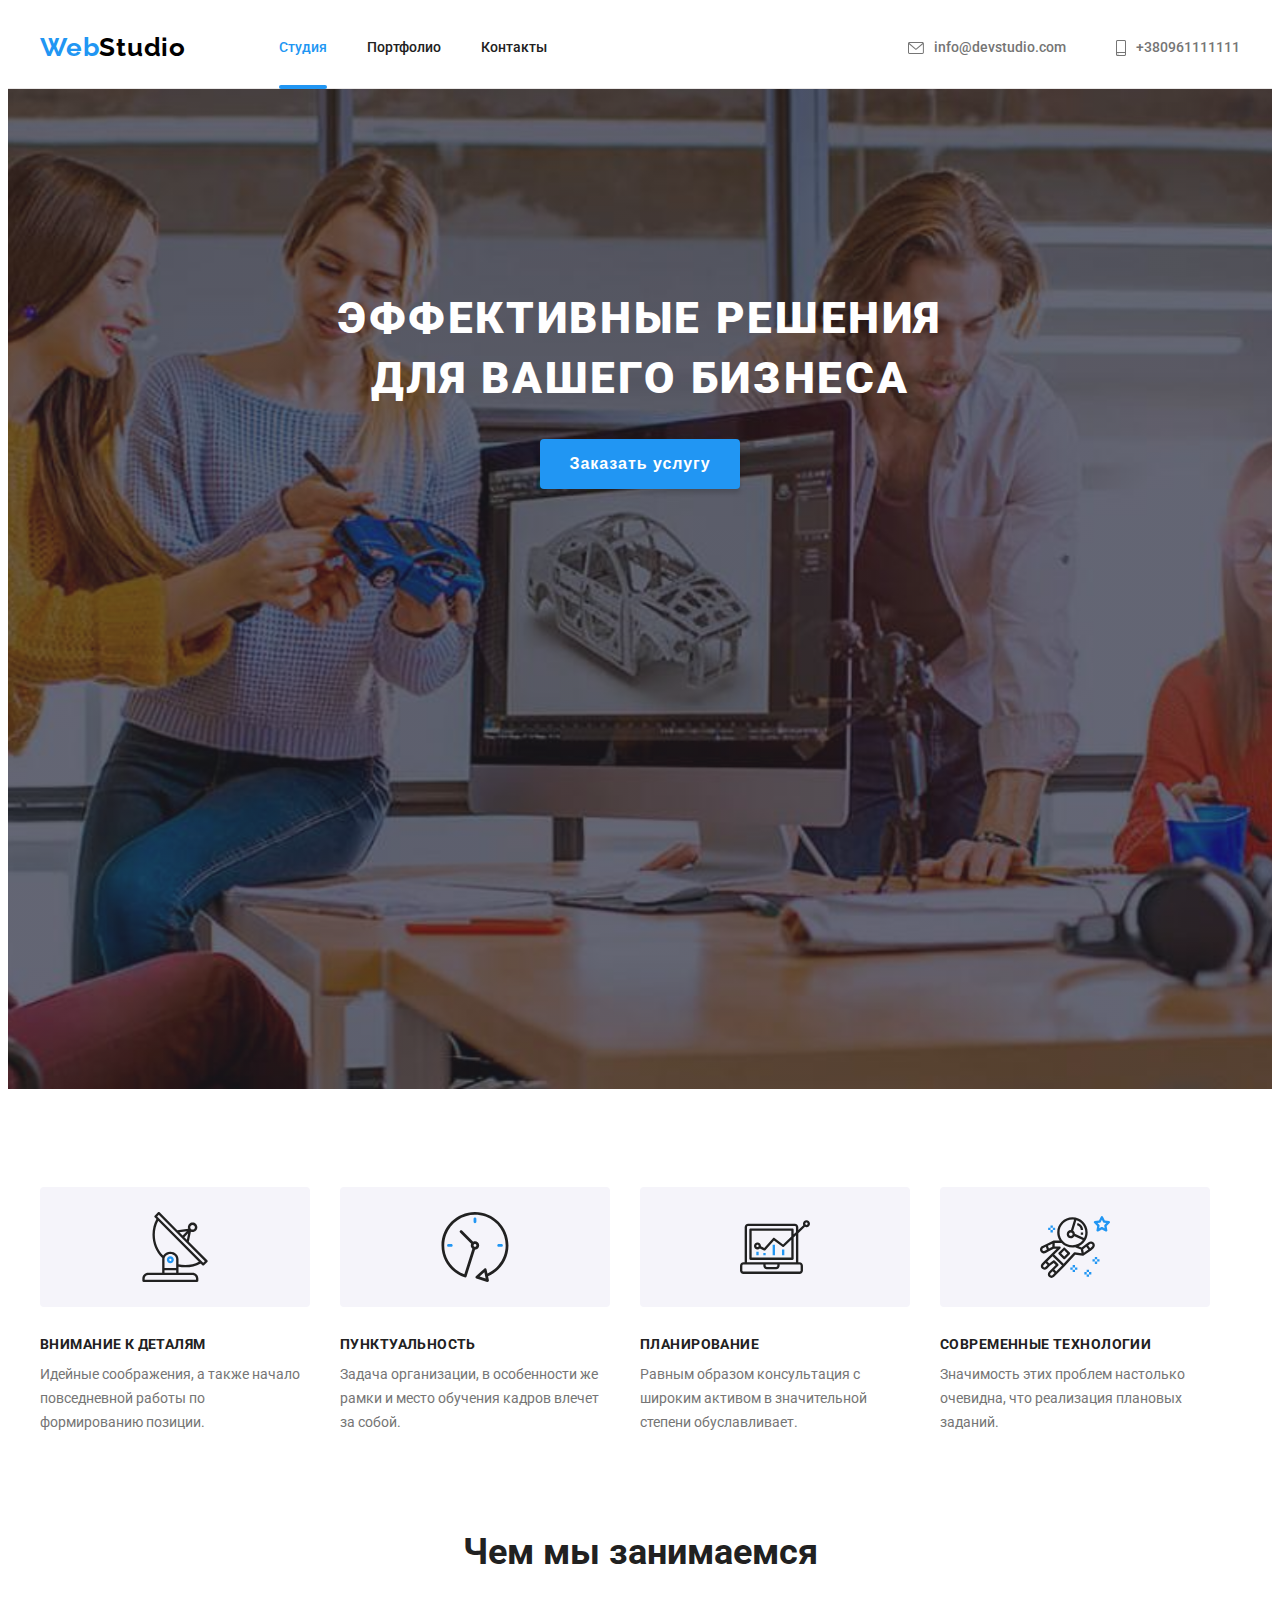
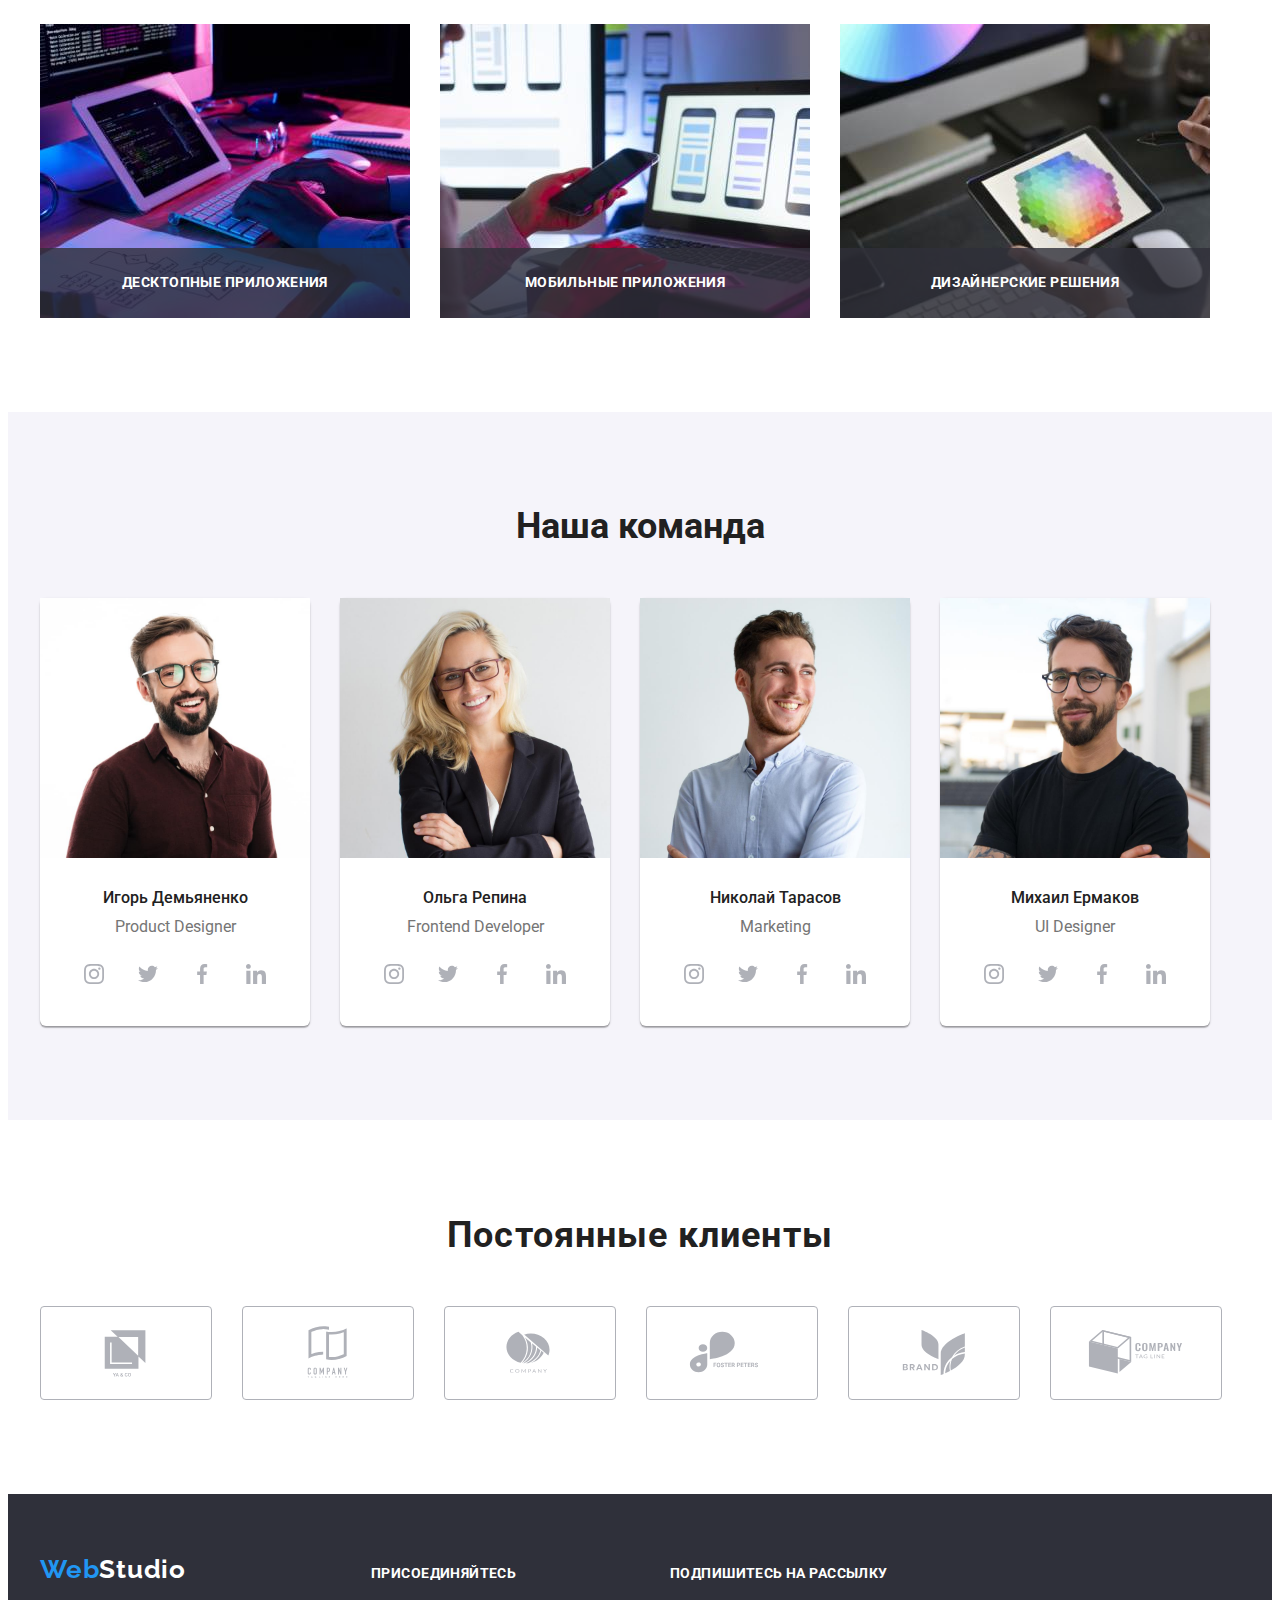
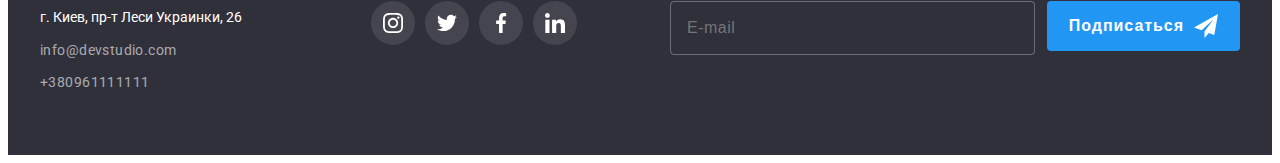
==== index.html @ 72c8f733 "Исправление Хедера" ====
<!DOCTYPE html>
<html lang="ru">

<head>
    <meta charset="UTF-8">
    <meta http-equiv="X-UA-Compatible" content="IE=edge">
    <meta name="viewport" content="width=device-width, initial-scale=1.0">
    <title>Document</title>

    <link rel="stylesheet" href="https://cdnjs.cloudflare.com/ajax/libs/modern-normalize/1.1.0/modern-normalize.min.css"
    integrity="sha512-wpPYUAdjBVSE4KJnH1VR1HeZfpl1ub8YT/NKx4PuQ5NmX2tKuGu6U/JRp5y+Y8XG2tV+wKQpNHVUX03MfMFn9Q=="
    crossorigin="anonymous" referrerpolicy="no-referrer" />
    
    <link rel="preconnect" href="https://fonts.googleapis.com">
    <link rel="preconnect" href="https://fonts.gstatic.com" crossorigin>
    <link href="https://fonts.googleapis.com/css2?family=Raleway:wght@700&family=Roboto:wght@400;500;700;900&display=swap"
        rel="stylesheet">
    <link rel="stylesheet" href="./css/main.css">
    
</head>

<body>

    <!-- HEADER -->

    <header class="header">
        <div class="header__container">
                <nav class="navigation">
                    <a href="/" class="logo">Web<span class="logo__dark">Studio</span></a>

                    <ul class="site-nav">
                        <li class="site-nav__item"><a class="site-nav__link current" href="./index.html">Студия</a></li>
                        <li class="site-nav__item"><a class="site-nav__link" href="./portfolio.html">Портфолио</a></li>
                        <li class="site-nav__item"><a class="site-nav__link" href="#contacts">Контакты</a></li>
                    </ul>
                </nav>
                <ul class="auth-nav">
                    <li class="auth-nav__item"><a class="auth-nav__link" href="mailto:info@devstudio.com">
                        <svg class="auth-nav__icon" width="16" height="12">
                            <use href="./images/icons.svg#icon-header-envelope"></use>
                        </svg>info@devstudio.com</a></li>
                    <li class="auth-nav__item"><a class="auth-nav__link" href="tel:+380961111111">
                        <svg class="auth-nav__icon" width="10" height="16">
                            <use href="./images/icons.svg#icon-header-smartphone"></use>
                        </svg>+380961111111</a></li>
                </ul>
            </div>
        </header>
        
        <!-- HERO SECTION -->

        <main>
            <section class="hero overlay">
                <div class="container">
                    <h1 class="hero__title">Эффективные решения <br>для вашего бизнеса</h1>
                    <button class="hero__button" type="button" data-modal-open>Заказать услугу</button>
                </div>
            </section>

        <!-- REASONS SECTION -->   

            <section class="reasons">
                <div class="container">
                    <h2 class="visually-hidden">Наши достоинства</h2>
                    <ul class="reasons__list">
                        <li class="reasons__item">
                            <div class="reasons__box">
                            <svg class="reasons__icon">
                                <use href="./images/icons.svg#icon-reasons-antenna"></use>
                            </svg>
                            </div>
                            <h3 class="reasons__title">Внимание к деталям</h3>
                            <p class="reasons__text">Идейные соображения, а также начало повседневной работы по формированию позиции.</p>
                        </li>
                        <li class="reasons__item">
                            <div class="reasons__box">
                                <svg class="reasons__icon">
                                    <use href="./images/icons.svg#icon-reasons-clock"></use>
                                </svg>
                            </div>
                            <h3 class="reasons__title">Пунктуальность</h3>
                            <p class="reasons__text">Задача организации, в особенности же рамки и место обучения кадров влечет за собой.</p>
                        </li>
                        <li class="reasons__item">
                            <div class="reasons__box">
                                <svg class="reasons__icon">
                                    <use href="./images/icons.svg#icon-reasons-diagram"></use>
                                </svg>
                            </div>
                            <h3 class="reasons__title">Планирование</h3>
                            <p class="reasons__text">Равным образом консультация с широким активом в значительной степени обуславливает.</p>
                        </li>
                        <li class="reasons__item">
                            <div class="reasons__box">
                                <svg class="reasons__icon">
                                    <use href="./images/icons.svg#icon-reasons-astronaut"></use>
                                </svg>
                            </div>
                            <h3 class="reasons__title">Современные технологии</h3>
                            <p class="reasons__text">Значимость этих проблем настолько очевидна, что реализация плановых заданий.</p>
                        </li>
                    </ul>
                </div>
            </section>

            <!-- SPECIFIC SECTION -->

            <section class="section specific__section">
                <div class="container">
                    <h2 class="specific__title">Чем мы занимаемся</h2>
                    <ul class="specific__list">
                        <li class="specific__item">
                            <div class="specific__thumb">
                                <img src="./images/box1.jpg" width="370" alt="человек печатает на клавиатуре">
                                <div class="specific__action">
                                    <h3 class="specific__action-title">Десктопные приложения</h3>
                                </div>
                            </div>
                        </li>
                        <li class="specific__item">
                            <div class="specific__thumb">
                                <img src="./images/box2.jpg" width="370" alt="смартфон в руках">
                                <div class="specific__action">
                                    <h3 class="specific__action-title">Мобильные приложения</h3>
                                </div>
                            </div>
                        </li>
                        <li class="specific__item">
                            <div class="specific__thumb">
                                <img src="./images/box3.jpg" width="370" alt="на планшете палитра">
                                <div class="specific__action">
                                    <h3 class="specific__action-title">Дизайнерские решения</h3>
                                </div>
                            </div>
                        </li>
                    </ul>
                </div>
            </section>
            
            <!-- COMAND SECTION -->

            <section class="section command__section">
                <div class="container">
                    <h2 class="command__title">Наша команда</h2>
                    <ul class="command__list">
                        <li class="command__item"><img src="./images/img.jpg" width="270" alt="Молодой человек">
                            <div class="command__box">
                                <h3 class="command__name">Игорь Демьяненко</h3>
                                <p class="command__text" lang="en">Product Designer</p>
                                <ul class="command__social-list">
                                    <li class="command__social-item">
                                        <a href="" class="command__social-link">
                                            <svg class="command__social-icon" width="20" height="20">
                                            <use href="./images/icons.svg#icon-social-instagram"></use>
                                            </svg>
                                        </a>
                                    </li>
                                    <li class="command__social-item">
                                        <a href="" class="command__social-link">
                                        <svg class="command__social-icon" width="20" height="20">
                                            <use href="./images/icons.svg#icon-social--twitter"></use>
                                        </svg>
                                        </a>
                                    </li>
                                    <li class="command__social-item">
                                        <a href="" class="command__social-link">
                                            <svg class="command__social-icon" width="20" height="20">
                                            <use href="./images/icons.svg#icon-social--facebook"></use>
                                            </svg>
                                        </a>
                                    </li>
                                    <li class="command__social-item">
                                        <a href="" class="command__social-link">
                                            <svg class="command__social-icon" width="20" height="20">
                                            <use href="./images/icons.svg#icon-social--linkedin"></use>
                                            </svg>
                                        </a>
                                    </li>
                                </ul>
                            </div>
                        </li>
                        <li class="command__item"><img src=" ./images/img-4.jpg" width="270" alt="Молодая девушка">
                            <div class="command__box">
                                <h3 class="command__name">Ольга Репина</h3>
                                <p class="command__text" lang="en">Frontend Developer</p>
                                <ul class="command__social-list">
                                    <li class="command__social-item">
                                        <a href="" class="command__social-link">
                                            <svg class="command__social-icon" width="20" height="20">
                                            <use href="./images/icons.svg#icon-social-instagram"></use>
                                            </svg>  
                                        </a>
                                    </li>
                                    <li class="command__social-item">
                                        <a href="" class="command__social-link">
                                            <svg class="command__social-icon" width="20" height="20">
                                            <use href="./images/icons.svg#icon-social--twitter"></use>
                                            </svg>
                                        </a>
                                    </li>
                                    <li class="command__social-item">
                                        <a href="" class="command__social-link">
                                            <svg class="command__social-icon" width="20" height="20">
                                            <use href="./images/icons.svg#icon-social--facebook"></use>
                                            </svg>
                                        </a>
                                    </li>
                                    <li class="command__social-item">
                                        <a href="" class="command__social-link">
                                            <svg class="command__social-icon" width="20" height="20">
                                            <use href="./images/icons.svg#icon-social--linkedin"></use>
                                            </svg>
                                        </a>
                                    </li>
                                </ul>
                            </div>
                        </li>
                        <li class="command__item"><img src="./images/img-2.jpg" width="270" alt="Молодой человек">
                            <div class="command__box">
                                <h3 class="command__name">Николай Тарасов</h3>
                                <p class="command__text" lang="en">Marketing</p>
                                 <ul class="command__social-list">
                                    <li class="command__social-item">
                                        <a href="" class="command__social-link">
                                        <svg class="command__social-icon" width="20" height="20">
                                        <use href="./images/icons.svg#icon-social-instagram"></use>
                                        </svg>
                                        </a>
                                    </li>
                                    <li class="command__social-item">
                                        <a href="" class="command__social-link">
                                            <svg class="command__social-icon" width="20" height="20">
                                            <use href="./images/icons.svg#icon-social--twitter"></use>
                                            </svg>
                                        </a>
                                    </li>
                                    <li class="command__social-item">
                                        <a href="" class="command__social-link">
                                            <svg class="command__social-icon" width="20" height="20">
                                            <use href="./images/icons.svg#icon-social--facebook"></use>
                                            </svg>
                                        </a>
                                    </li>
                                    <li class="command__social-item">
                                        <a href="" class="command__social-link">
                                            <svg class="command__social-icon" width="20" height="20">
                                            <use href="./images/icons.svg#icon-social--linkedin"></use>
                                            </svg>
                                        </a>
                                    </li>
                                </ul>
                            </div>
                        </li>
                        <li class="command__item"><img src="./images/img-3.jpg" width="270" alt="Молодой человек">
                            <div class="command__box">
                                <h3 class="command__name">Михаил Ермаков</h3>
                                <p class="command__text" lang="en">UI Designer</p>
                                 <ul class="command__social-list">
                                    <li class="command__social-item">
                                        <a href="" class="command__social-link">
                                            <svg class="command__social-icon" width="20" height="20">
                                            <use href="./images/icons.svg#icon-social-instagram"></use>
                                            </svg>
                                        </a>
                                    </li>
                                    <li class="command__social-item">
                                        <a href="" class="command__social-link">
                                            <svg class="command__social-icon" width="20" height="20">
                                            <use href="./images/icons.svg#icon-social--twitter"></use>
                                            </svg>
                                        </a>
                                    </li>
                                    <li class="command__social-item">
                                        <a href="" class="command__social-link">
                                            <svg class="command__social-icon" width="20" height="20">
                                            <use href="./images/icons.svg#icon-social--facebook"></use>
                                            </svg>
                                        </a></li>
                                    <li class="command__social-item">
                                        <a href="" class="command__social-link">
                                            <svg class="command__social-icon" width="20" height="20">
                                            <use href="./images/icons.svg#icon-social--linkedin"></use>
                                            </svg>
                                        </a>
                                    </li>
                                </ul>
                            </div>
                        </li>
                    </ul>
                </div>
            </section>

            <!-- CUSTOMER SECTION -->

            <section class="section">
                <h2 class="customer__title">Постоянные клиенты</h2>
                <ul class="customer__list container">
                    <li class="customer__item">
                        <a class="customer__link" href="#0" target="_blank" rel="noreferrer noopener">
                            <svg class="customer__icon">
                                <use href="./images/icons.svg#icon-customer-1"></use>
                            </svg>
                        </a>
                    </li>
                    <li class="customer__item">
                        <a class="customer__link" href="#0" target="_blank" rel="noreferrer noopener">
                            <svg class="customer__icon">
                                <use href="./images/icons.svg#icon-customer-2"></use>
                            </svg>
                        </a>
                    </li>
                    <li class="customer__item">
                        <a class="customer__link" href="#0" target="_blank" rel="noreferrer noopener">
                            <svg class="customer__icon">
                                <use href="./images/icons.svg#icon-customer-3"></use>
                            </svg>
                        </a>
                    </li>
                    <li class="customer__item">
                        <a class="customer__link" href="#0" target="_blank" rel="noreferrer noopener">
                            <svg class="customer__icon">
                                <use href="./images/icons.svg#icon-customer-4"></use>
                            </svg>
                        </a>
                    </li>
                    <li class="customer__item">
                        <a class="customer__link" href="#0" target="_blank" rel="noreferrer noopener">
                            <svg class="customer__icon">
                                <use href="./images/icons.svg#icon-customer-5"></use>
                            </svg>
                        </a>
                    </li>
                    <li class="customer__item">
                        <a class="customer__link" href="#0" target="_blank" rel="noreferrer noopener">
                            <svg class="customer__icon">
                                <use href="./images/icons.svg#icon-customer-6"></use>
                            </svg>
                        </a>
                    </li>
                </ul>
            </section>
        </main>

            <!-- FOOTER SECTION -->
        
        <footer id="contacts" class="footer">
            <div class="container">
            <div class="footer__box">
                    <a href="/" class="footer__logo link">Web<span class="footer__logo-light">Studio</span></a>
                <address class="footer__address">
                    <ul class="contacts-list">
                        <li class="footer__item"><a class="footer__link" href="https://goo.gl/maps/WA2h3F7Ne5NjgTWU8">г. Киев, пр-т Леси Украинки, 26</a></li>
                        <li class="footer__item"><a class="footer__contacts" href="mailto:info@devstudio.com">info@devstudio.com</a></li>
                        <li class="footer__item"><a class="footer__contacts" href="tel:+380961111111">+380961111111</a></li>
                    </ul>
                </address>
            </div>
            <div class="footer__pre-box">
                <h3 class="footer__title">присоединяйтесь</h3>
                <ul class="footer__pre-list">
                    <li class="footer__pre-item">
                        <a class="footer__pre-link" href="#0" target="_blank" rel="noreferrer nopener">
                            <svg class="footer__pre-icon" width="20" height="20">
                                <use href="./images/icons.svg#icon-social-instagram"></use>
                            </svg>
                        </a>
                    </li>
                    <li class="footer__pre-item">
                        <a class="footer__pre-link" href="#0" target="_blank" rel="noreferrer nopener">
                            <svg class="footer__pre-icon" width="20" height="20">
                                <use href="./images/icons.svg#icon-social--twitter"></use>
                            </svg>
                        </a>
                    </li>
                    <li class="footer__pre-item">
                        <a class="footer__pre-link" href="#0" target="_blank" rel="noreferrer nopener">
                            <svg class="footer__pre-icon" width="20" height="20">
                                <use href="./images/icons.svg#icon-social--facebook"></use>
                            </svg>
                        </a>
                    </li>
                    <li class="footer__pre-item">
                        <a class="footer__pre-link" href="#0" target="_blank" rel="noreferrer nopener">
                            <svg class="footer__pre-icon" width="20" height="20">
                                <use href="./images/icons.svg#icon-social--linkedin"></use>
                            </svg>
                        </a>
                    </li>
                </ul>
            </div>
                <div class="footer__online">
                    <h3 class="footer__title">Подпишитесь на рассылку</h3>
                        <form action="#" class="footer__form">
                            <input type="email"
                            class="footer__input"
                            name="online-email"
                            placeholder="E-mail"
                            title="test@mail.ru"
                            >
                            <button type="button" class="footer__button">Подписаться
                                <svg class="footer__icon" width="24" height="24">
                                    <use href="./images/icons.svg#icon-send"></use>
                                </svg>
                            </button>
                        </form>
                </div>
            </div>
        </footer>

        <!-- MODAL WINDOW -->

        <div class="backdrop is-hidden" data-modal>
            <div class="modal">
                <button data-modal-close class="modal__close">
                    <svg class="modal__icon">
                        <use href="./images/icons.svg#icon-close-modal"></use>
                    </svg>
                </button>

                <p class="modal__title">Оставьте свои данные, мы вам перезвоним</p>
                <form action="#">
                    <div class="modal__field">
                        <label for="user-name" class="form__input-text">Имя</label>
                            <div class="input__wrap">
                                <input type="text"
                                name="user-name" 
                                id="user-name"
                                class="modal__form-input" 
                                placeholder="Станислав"
                                required
                                minlength="2"
                                title="Ваше имя"
                                >
                                <svg class="input__icon" width="18" height="18">
                                    <use href="./images/icons.svg#icon-person-black"></use>
                                </svg>
                            </div>
                    </div>
                    <div class="modal__field">
                        <label class="form__input-text" for="user-tel">Телефон</label>
                            <div class="input__wrap">
                                <input type="tel"
                                name="user-tel" 
                                id="user-tel"
                                class="modal__form-input" 
                                placeholder="+38 (099) 111-11-11"
                                title="+38 (099) 111-11-11"
                                required
                                pattern="[\+]\d{2}\s[\(]\d{3}[\)]\s\d{3}[\-]\d{2}[\-]\d{2}"
                                >
                                <svg class="input__icon" width="18" height="18">
                                    <use href="./images/icons.svg#icon-phone-black"></use>
                                </svg>
                            </div>
                    </div>
                    <div class="modal__field">
                        <label class="form__input-text" for="user-email">Почта</label>
                            <div class="input__wrap">
                                <input type="email" 
                                id="user-email"
                                name="user-email" 
                                class="modal__form-input"
                                placeholder="ххххххх@mail.ru"
                                title="test@mail.ru"
                                >
                                <svg class="input__icon" width="18" height="18">
                                    <use href="./images/icons.svg#icon-email-black"></use>
                                </svg>
                            </div>
                    </div>
                        <div class="modal__field">
                            <label class="form__input-text" for="user-text">Комментарий</label>
                            <textarea name="user-text" id="user-text" class="modal__form-text" cols="30" rows="10" 
                            placeholder="Введите текст"></textarea>
                        </div>
                        <div class="modal-check">
                            <input 
                            type="checkbox" 
                            name="policy" 
                            id="policy" 
                            class="modal__check visually-hidden">
                            <label for="policy" class="check__text">
                                <!-- <span class="check-item">
                                    <svg class="check-icon" width="11" height="8">
                                        <use href="./images/icons.svg#icon-vector"></use>
                                    </svg>
                                </span>-->
                                Соглашаюсь с рассылкой и принимаю <a class="modal__link" href="#"> Условия договора</a></label>
                        </div>
                    <button type="submit" class="modal__btn">Отправить</button>
                </form>
            </div>
        </div>
    <script src="./js/modal.js"></script>
</body>

</html>
---- css/main.css ----
:root {
  --main-background-color: #2f303a;
  --main-title-color: #ffffff;
  --second-title-color: #212121;
  --main-text-color: #757575;
  --accent-color: #2196f3;
  --main-section-color: #f5f4fa;
  --main-border-color: #eeeeee;
}

button {
  border: 0;
  cursor: pointer;
}

ul {
  list-style: none;
  padding: 0;
}

h1,
h2,
h3,
h4,
h5,
h6,
p,
ul {
  margin: 0;
}

img {
  display: block;
  max-width: 100%;
  height: auto;
}

a {
  text-decoration: none;
}

.container {
  width: 1200px;
  margin-left: auto;
  margin-right: auto;
  padding-left: 15px;
  padding-right: 15px;
}

.section {
  padding-top: 94px;
  padding-bottom: 94px;
}

.backdrop {
  position: fixed;
  top: 0;
  left: 0;
  width: 100%;
  height: 100%;
  background-color: rgba(0, 0, 0, 0.2);
  opacity: 1;
  transition: opacity 250ms cubic-bezier(0.4, 0, 0.2, 1);
}

.backdrop.is-hidden .modal {
  transform: translate(-50%, -50%) scale(0.9);
}

.backdrop.is-hidden {
  opacity: 0;
  pointer-events: none;
}

.modal {
  position: absolute;
  top: 50%;
  left: 50%;
  padding: 40px;
  width: 521px;
  height: 581px;
  background-color: #fff;
  transform: translate(-50%, -50%) scale(1);
  transition: transform 250ms cubic-bezier(0.4, 0, 0.2, 1);
}

.modal__close {
  width: 30px;
  height: 30px;
  border-radius: 50%;
  border: 1px solid rgba(0, 0, 0, 0.1);
  position: absolute;
  right: 8px;
  top: 8px;
  display: flex;
  justify-content: center;
  align-items: center;
  padding: 0;
}

.modal__icon {
  width: 18px;
  height: 18px;
}

.modal__icon:focus, .modal__icon:hover {
  fill: var(--accent-color);
}

.modal__title {
  font-weight: 700;
  font-size: 20px;
  line-height: 1.15;
  text-align: center;
  letter-spacing: 0.03em;
  color: var(--second-title-color);
  margin-bottom: 12px;
  width: 448px;
  height: 23px;
}

.modal__field {
  margin-bottom: 10px;
}

.modal-check {
  margin-top: 20px;
  margin-bottom: 30px;
}

.input__wrap {
  position: relative;
}

.input__icon {
  position: absolute;
  left: 12px;
  top: 50%;
  transform: translateY(-50%);
}

.modal__form-text {
  width: 100%;
  height: 120px;
  border: 1px solid rgba(33, 33, 33, 0.2);
  border-radius: 4px;
  resize: none;
  padding: 12px 16px;
  outline: none;
  display: block;
  transition-property: border-color;
  transition-duration: 250ms;
  transition-timing-function: cubic-bezier(0.4, 0, 0.2, 1);
}

.form__input-text {
  font-weight: 400;
  font-size: 12px;
  line-height: 1.17;
  letter-spacing: 0.01em;
  color: var(--main-text-color);
  margin-bottom: 4px;
  display: block;
}

.modal__form-input {
  width: 100%;
  height: 40px;
  border: 1px solid rgba(33, 33, 33, 0.2);
  border-radius: 4px;
  padding-left: 42px;
  padding-right: 12px;
  outline: none;
  transition-property: border-color;
  transition-duration: 250ms;
  transition-timing-function: cubic-bezier(0.4, 0, 0.2, 1);
}

.modal__form-input:focus + .input-icon {
  fill: var(--accent-color);
}

.modal__form-input:focus,
.modal__form-text:focus {
  border-color: var(--accent-color);
}

.modal__form-input::placeholder,
.modal__form-text::placeholder {
  color: var(--main-text-color);
  opacity: 0.5;
}

.modal__btn {
  width: 200px;
  height: 50px;
  background-color: var(--accent-color);
  color: var(--main-title-color);
  font-weight: bold;
  font-size: 16px;
  line-height: 1.87;
  align-items: center;
  text-align: center;
  letter-spacing: 0.06em;
  border-radius: 4px;
  display: block;
  margin: 0 auto;
  box-shadow: 0px 4px 4px rgba(0, 0, 0, 0.25);
}

.modal__btn:hover, .modal__btn:focus {
  color: #ffffff;
  background-color: #188ce8;
}

.check__text {
  font-weight: 400;
  font-size: 14px;
  line-height: 1.71;
  letter-spacing: 0.03em;
  color: var(--main-text-color);
  display: flex;
  align-items: center;
  justify-content: center;
}

.check__text::before {
  content: "";
  width: 16px;
  height: 15px;
  border: 2px solid #000000;
  border-radius: 2px;
  margin-right: 5px;
}

.modal__check:checked + .check__text::before {
  background-image: url(../images/icon-check.svg);
  background-repeat: no-repeat;
  background-position: center;
  background-size: cover;
  border: none;
}

/* .check-item {
  width: 16px;
  height: 15px;
  border: 2px solid #000000;
  border-radius: 2px;
  margin-right: 5px;
  display: flex;
  align-items: center;
  justify-content: center;
  position: relative;
}

.check-icon {
  position: absolute;
  fill: #ffffff;
}

.modal-check:checked + .check-text + .check-item {
  background-color: var(--accent-color);
  border: none;
} */
.modal__link {
  font-weight: 400;
  font-size: 14px;
  line-height: 1.71;
  letter-spacing: 0.03em;
  text-decoration-line: underline;
  color: var(--accent-color);
  margin-left: 5px;
}

html {
  scroll-behavior: smooth;
}

body {
  font-family: "Roboto", sans-serif;
  background-color: #ffffff;
  color: #757575;
  font-size: 14px;
  line-height: 1.71;
}

.visually-hidden {
  position: absolute;
  white-space: nowrap;
  width: 1px;
  height: 1px;
  overflow: hidden;
  border: 0;
  padding: 0;
  clip: rect(0 0 0 0);
  clip-path: inset(50%);
  margin: -1px;
}

.header {
  border-bottom-width: 1px;
  border-bottom-style: solid;
  color: #e9e7e7;
}

.header__container {
  width: 1200px;
  margin-left: auto;
  margin-right: auto;
  padding-left: 15px;
  padding-right: 15px;
  display: flex;
}

.navigation {
  display: flex;
}

.site-nav {
  display: flex;
  margin-left: 93px;
}

.site-nav__item:not(:last-child) {
  margin-right: 40px;
}

.logo {
  font-family: "Raleway", sans-serif;
  font-weight: 700;
  font-size: 26px;
  line-height: 1.19;
  color: var(--accent-color);
  letter-spacing: 0.03em;
  padding-top: 24px;
  padding-bottom: 25px;
}

.logo__dark {
  color: #000000;
}

.site-nav__link {
  font-weight: 500;
  font-size: 14px;
  line-height: 1.14;
  color: var(--second-title-color);
  padding-top: 32px;
  padding-bottom: 32px;
  display: block;
  position: relative;
  transition-property: color;
  transition-duration: 250ms;
  transition-timing-function: cubic-bezier(0.4, 0, 0.2, 1);
}

.site-nav__link:hover, .site-nav__link:focus {
  color: var(--accent-color);
}

.current {
  color: var(--accent-color);
  opacity: 1;
}

.site-nav__link.current::after {
  content: "";
  display: block;
  width: 100%;
  height: 4px;
  position: absolute;
  left: 0;
  bottom: -1px;
  opacity: 1;
  background-color: var(--accent-color);
  border-radius: 5px;
  transition: opacity 250ms cubic-bezier(0.4, 0, 0.2, 1);
}

.auth-nav {
  display: flex;
  margin-left: auto;
}

.auth-nav__item {
  padding: 32px 0;
}

.auth-nav__item:not(:first-child) {
  margin-left: 50px;
}

.auth-nav__icon {
  margin-right: 10px;
  fill: currentColor;
}

.auth-nav__link {
  display: flex;
  font-weight: 500;
  font-size: 14px;
  line-height: 1.14;
  color: var(--main-text-color);
  align-items: center;
  transition-property: color;
  transition-duration: 250ms;
  transition-timing-function: cubic-bezier(0.4, 0, 0.2, 1);
}

.auth-nav__link:hover, .auth-nav__link:focus {
  color: var(--accent-color);
}

/*------------- Portfolio ---------------*/
.header__border {
  border-bottom-width: 1px;
  border-bottom-style: solid;
  color: #e9e7e7;
}

.hero {
  background-color: var(--main-background-color);
  text-align: center;
  padding: 200px 0;
  margin-left: auto;
  margin-right: auto;
}

.overlay {
  background-image: linear-gradient(to right, rgba(47, 48, 58, 0.4), rgba(47, 48, 58, 0.4)), url(../images/hero_background.jpg);
  max-width: 1600px;
  height: 600px;
  margin-left: auto;
  margin-right: auto;
  background-repeat: no-repeat;
  background-position: center;
  background-size: cover;
}

.hero__title {
  text-transform: uppercase;
  color: var(--main-title-color);
  font-weight: 900;
  font-size: 44px;
  line-height: 1.36;
  text-align: center;
  margin-bottom: 30px;
  letter-spacing: 0.06em;
}

.hero__button {
  color: #ffffff;
  cursor: pointer;
  font-weight: 700;
  font-size: 16px;
  line-height: 1.87;
  width: 200px;
  height: 50px;
  letter-spacing: 0.06em;
  background: #2196f3;
  box-shadow: 0px 4px 4px rgba(0, 0, 0, 0.15);
  border-radius: 4px;
}

.hero__button:hover, .hero__button:focus {
  color: #ffffff;
  background-color: #188ce8;
}

.reasons {
  padding-top: 98px;
  padding-bottom: 94px;
}

.reasons__list {
  display: flex;
}

.reasons__item {
  width: 270px;
  height: 251px;
}

.reasons__item:not(:last-child) {
  margin-right: 30px;
}

.reasons__box {
  display: flex;
  align-items: center;
  justify-content: center;
  background-color: #f5f4fa;
  border-radius: 4px;
  margin-bottom: 30px;
  width: 270px;
  height: 120px;
}

.reasons__icon {
  width: 70px;
  height: 70px;
}

.reasons__title {
  color: var(--second-title-color);
  font-family: Roboto;
  font-weight: 700;
  font-size: 14px;
  line-height: 1.14;
  letter-spacing: 0.03em;
  text-transform: uppercase;
  margin-bottom: 10px;
}

.reasons__text {
  color: var(--main-text-color);
  font-size: 14px;
  line-height: 1.71;
}

.specific__section {
  padding-top: 0px;
}

.specific__list {
  display: flex;
}

.specific__item:not(:last-child) {
  margin-right: 30px;
}

.specific__title {
  color: var(--second-title-color);
  font-weight: 700;
  font-size: 36px;
  line-height: 1.16;
  text-align: center;
  margin-bottom: 50px;
}

.specific__thumb {
  position: relative;
}

.specific__action {
  position: absolute;
  background-color: rgba(47, 48, 58, 0.8);
  height: 70px;
  width: 100%;
  display: flex;
  align-items: center;
  justify-content: center;
  bottom: 0;
}

.specific__action-title {
  color: var(--main-title-color);
  font-weight: 700;
  font-size: 14px;
  line-height: 1.14;
  letter-spacing: 0.03em;
  text-transform: uppercase;
}

.command__section {
  background-color: var(--main-section-color);
}

.command__title {
  margin-bottom: 50px;
  color: var(--second-title-color);
  font-weight: 700;
  font-size: 36px;
  line-height: 1.16;
  text-align: center;
}

.command__list {
  display: flex;
}

.command__item {
  background-color: #ffffff;
  box-shadow: 0px 1px 3px rgba(0, 0, 0, 0.12), 0px 1px 1px rgba(0, 0, 0, 0.14), 0px 2px 1px rgba(0, 0, 0, 0.2);
  border-radius: 6px;
}

.command__item:not(:last-child) {
  margin-right: 30px;
}

.command__box {
  padding-top: 30px;
  padding-bottom: 30px;
  text-align: center;
}

.command__name {
  color: var(--second-title-color);
  font-weight: 500;
  font-size: 16px;
  line-height: 1.19;
  margin-bottom: 10px;
}

.command__text {
  font-size: 16px;
  line-height: 19px;
  margin-bottom: 16px;
}

.command__social-list {
  display: flex;
  justify-content: center;
}

.command__social-item {
  width: 44px;
  height: 44px;
}

.command__social-item + .command__social-item {
  margin-left: 10px;
}

.command__social-link {
  width: 100%;
  height: 100%;
  background-color: transparent;
  border-radius: 50%;
  display: flex;
  align-items: center;
  justify-content: center;
  color: #afb1b8;
  transition-property: background-color, color;
  transition-duration: 250ms;
  transition-timing-function: cubic-bezier(0.4, 0, 0.2, 1);
}

.command__social-link:hover, .command__social-link:focus {
  background-color: var(--accent-color);
  color: var(--main-title-color);
}

.command__social-icon {
  fill: currentColor;
}

.customer__title {
  color: var(--second-title-color);
  font-weight: 700;
  font-size: 36px;
  line-height: 1.17;
  text-align: center;
  letter-spacing: 0.03em;
  margin-bottom: 50px;
}

.customer__list {
  display: flex;
}

.customer__item {
  text-align: center;
}

.customer__item:not(:last-child) {
  margin-right: 30px;
}

.customer__link {
  display: flex;
  align-items: center;
  justify-content: center;
  width: 170px;
  height: 92px;
  border-radius: 4px;
  border: 1px solid #afb1b8;
  color: #afb1b8;
  transition-property: color;
  transition-duration: 250ms;
  transition-timing-function: cubic-bezier(0.4, 0, 0.2, 1);
}

.customer__link:focus, .customer__link:hover {
  color: var(--accent-color);
  border-color: var(--accent-color);
}

.customer__icon {
  fill: currentColor;
  width: 106px;
  height: 60px;
}

.footer {
  background-color: var(--main-background-color);
  display: flex;
  padding: 60px 0;
}

.footer > .container {
  display: flex;
  align-items: baseline;
}

.footer__box {
  flex-grow: 1;
}

.footer__logo {
  font-family: "Raleway", sans-serif;
  font-weight: 700;
  font-size: 26px;
  line-height: 1.19;
  color: var(--accent-color);
  letter-spacing: 0.03em;
}

.footer__link {
  color: var(--main-title-color);
  font-style: normal;
  font-weight: normal;
  font-size: 14px;
  line-height: 1.71;
  transition-property: color;
  transition-duration: 250ms;
  transition-timing-function: cubic-bezier(0.4, 0, 0.2, 1);
}

.footer__link:hover, .footer__link:focus {
  color: var(--accent-color);
}

.footer__contacts {
  font-style: normal;
  font-weight: normal;
  font-size: 14px;
  line-height: 1.71;
  letter-spacing: 0.03em;
  color: rgba(255, 255, 255, 0.6);
  transition-property: color;
  transition-duration: 250ms;
  transition-timing-function: cubic-bezier(0.4, 0, 0.2, 1);
}

.footer__contacts:hover, .footer__contacts:focus {
  color: var(--accent-color);
}

.footer__logo-light {
  color: #ffffff;
}

.footer__address {
  margin-top: 20px;
}

.footer__item:not(:last-child) {
  margin-bottom: 9px;
}

.footer__pre-box {
  margin-left: 70px;
}

.footer__pre-list {
  display: flex;
}

.footer__pre-item {
  width: 44px;
  height: 44px;
  background-color: #ffffff 10%;
}

.footer__pre-item + .footer__pre-item {
  margin-left: 10px;
}

.footer__pre-link {
  width: 100%;
  height: 100%;
  background-color: rgba(255, 255, 255, 0.1);
  border-radius: 50%;
  display: flex;
  align-items: center;
  justify-content: center;
  transition-property: background-color;
  transition-duration: 250ms;
  transition-timing-function: cubic-bezier(0.4, 0, 0.2, 1);
}

.footer__pre-link:hover, .footer__pre-link:focus {
  background-color: var(--accent-color);
}

.footer__pre-icon {
  fill: #ffffff;
}

.footer__online {
  width: 570px;
  height: 86px;
  margin-left: 93px;
}

.footer__form {
  display: flex;
}

.footer__title {
  font-weight: 700;
  font-size: 14px;
  line-height: 1.15;
  letter-spacing: 0.03em;
  text-transform: uppercase;
  color: var(--main-title-color);
  margin-bottom: 20px;
}

.footer__input {
  margin-right: 12px;
  width: 358px;
  height: 50px;
  padding-left: 16px;
  font-weight: 400;
  font-size: 16px;
  line-height: 1.25;
  align-items: center;
  letter-spacing: 0.03em;
  color: rgba(255, 255, 255, 0.6);
  background-color: rgba(255, 255, 255, 0);
  border: 1px solid rgba(255, 255, 255, 0.3);
  border-radius: 4px;
  outline: none;
  transition-property: border-color;
  transition-duration: 250ms;
  transition-timing-function: cubic-bezier(0.4, 0, 0.2, 1);
}

.footer__input:focus, .footer__input:hover {
  border-color: var(--accent-color);
}

.footer__button {
  width: 200px;
  height: 50px;
  font-weight: 700;
  font-size: 16px;
  line-height: 1.87;
  align-items: center;
  display: flex;
  justify-content: center;
  letter-spacing: 0.06em;
  background-color: var(--accent-color);
  color: var(--main-title-color);
  border-radius: 4px;
}

.footer__button:hover, .footer__button:focus {
  color: #ffffff;
  background-color: #188ce8;
}

.footer__icon {
  margin-left: 10px;
}

.works__list {
  display: flex;
  margin-bottom: 50px;
  justify-content: center;
}

.works__item:not(:last-child) {
  margin-right: 8px;
}

.works__button {
  cursor: pointer;
  font-family: Roboto;
  font-weight: 500;
  font-size: 16px;
  line-height: 1.62;
  letter-spacing: 0.03em;
  background: #f5f4fa;
  border-radius: 4px;
  padding: 6px 22px;
  transition-property: background-color, box-shadow, color;
  transition-duration: 250ms;
  transition-timing-function: cubic-bezier(0.4, 0, 0.2, 1);
}

.works__button:focus, .works__button:hover {
  color: #ffffff;
  background-color: var(--accent-color);
  box-shadow: 0px 4px 4px rgba(0, 0, 0, 0.25);
}

.works__card-list {
  display: flex;
  flex-wrap: wrap;
}

.works__card {
  width: 370px;
  margin-right: 30px;
  margin-bottom: 30px;
}

.works__card:nth-child(3n) {
  margin-right: 0;
}

.works__card:nth-last-child(-n + 3) {
  margin-bottom: 0;
}

.works__link {
  display: block;
}

.works__link:hover, .works__link:focus {
  box-shadow: 0px 4px 4px rgba(0, 0, 0, 0.25);
}

.works__pre-box {
  position: relative;
  overflow: hidden;
}

.works__link:hover .works__pre-text {
  transform: translateY(0);
}

.works__link:focus .works__pre-text {
  transform: translateY(0);
}

.works__pre-text {
  color: var(--main-title-color);
  background-color: rgba(33, 150, 243, 0.9);
  font-weight: 400;
  font-size: 18px;
  line-height: 1.56;
  letter-spacing: 0.03em;
  padding: 63px 24px;
  position: absolute;
  bottom: 0;
  left: 0;
  transform: translateY(101%);
  transition: transform 250ms cubic-bezier(0.4, 0, 0.2, 1);
}

.works__box {
  border-style: solid;
  border-width: 1px;
  border-top: none;
  color: var(--main-border-color);
  padding: 20px 24px;
}

.works__title {
  color: var(--second-title-color);
  font-weight: 700;
  font-size: 18px;
  line-height: 2;
  letter-spacing: 0.06em;
  margin-bottom: 4px;
}

.works__text {
  color: var(--main-text-color);
  font-size: 16px;
  line-height: 1.87;
  letter-spacing: 0.03em;
}
/*# sourceMappingURL=main.css.map */
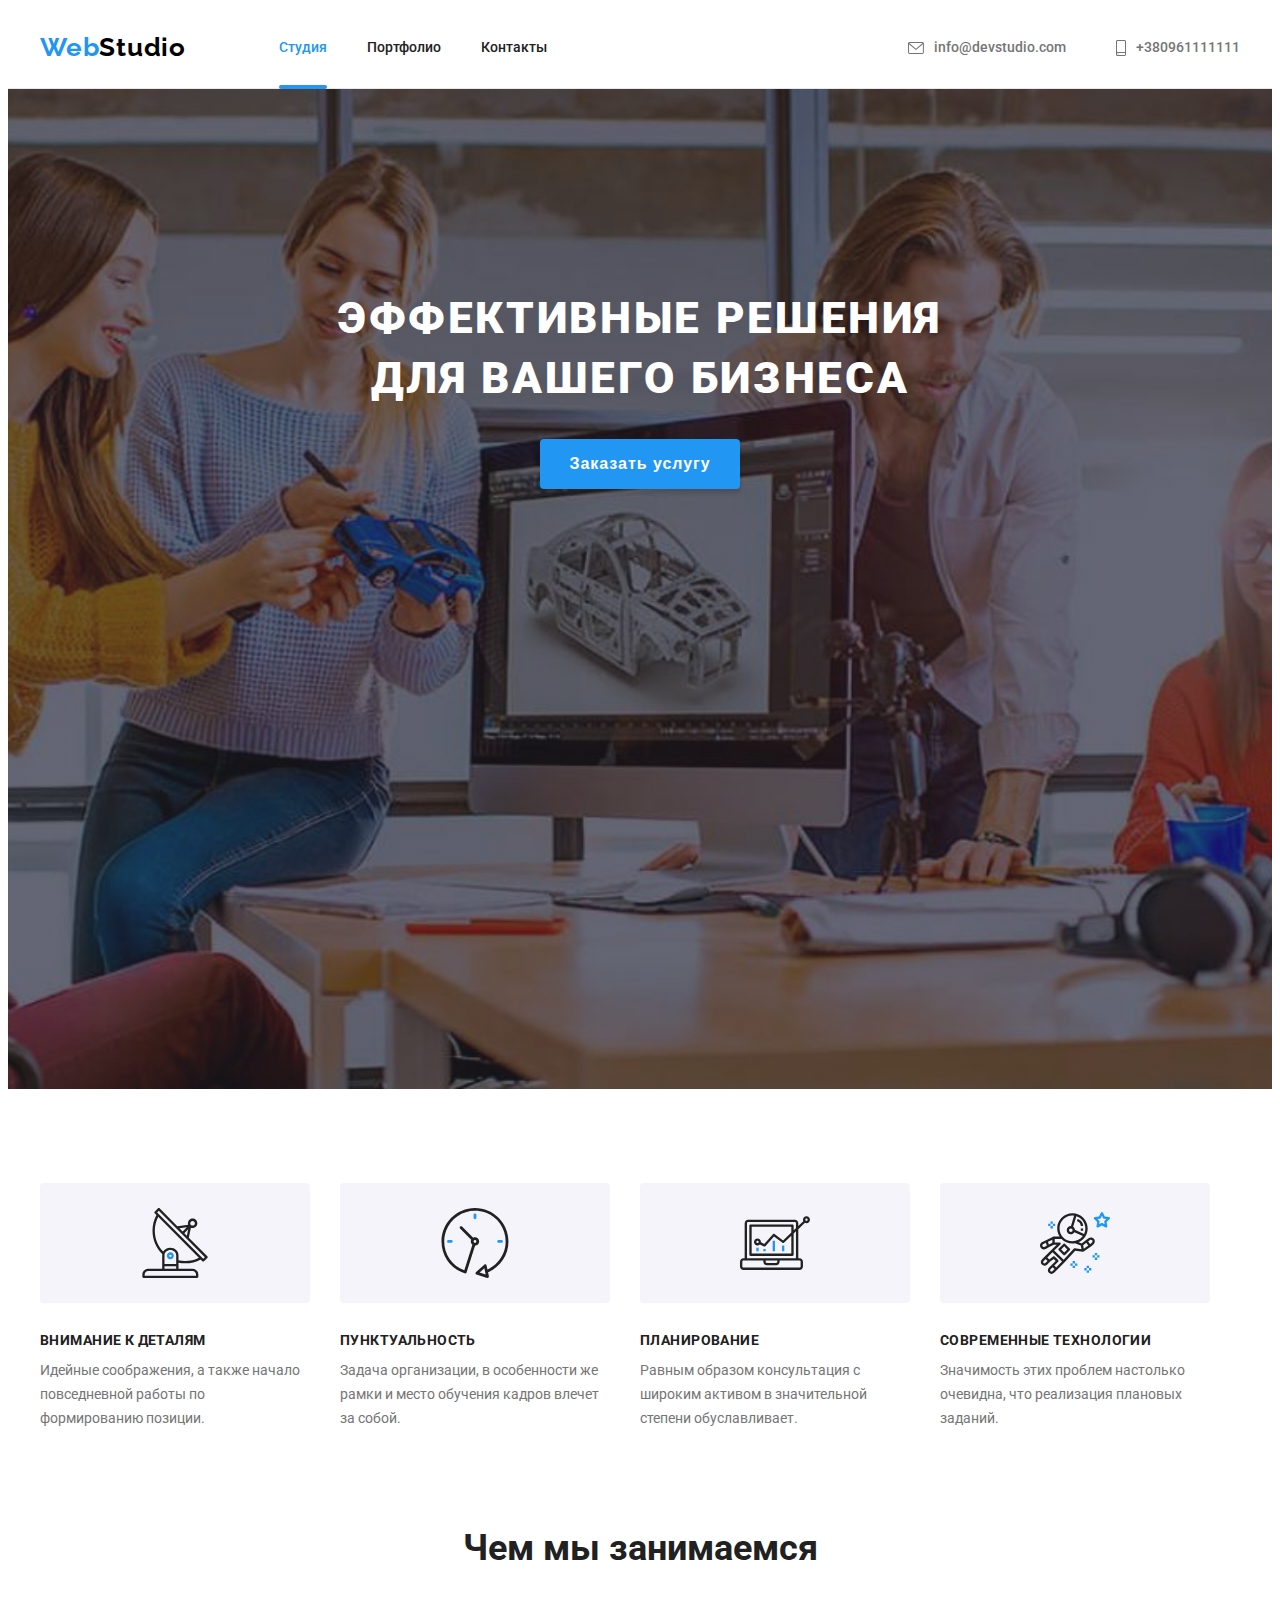
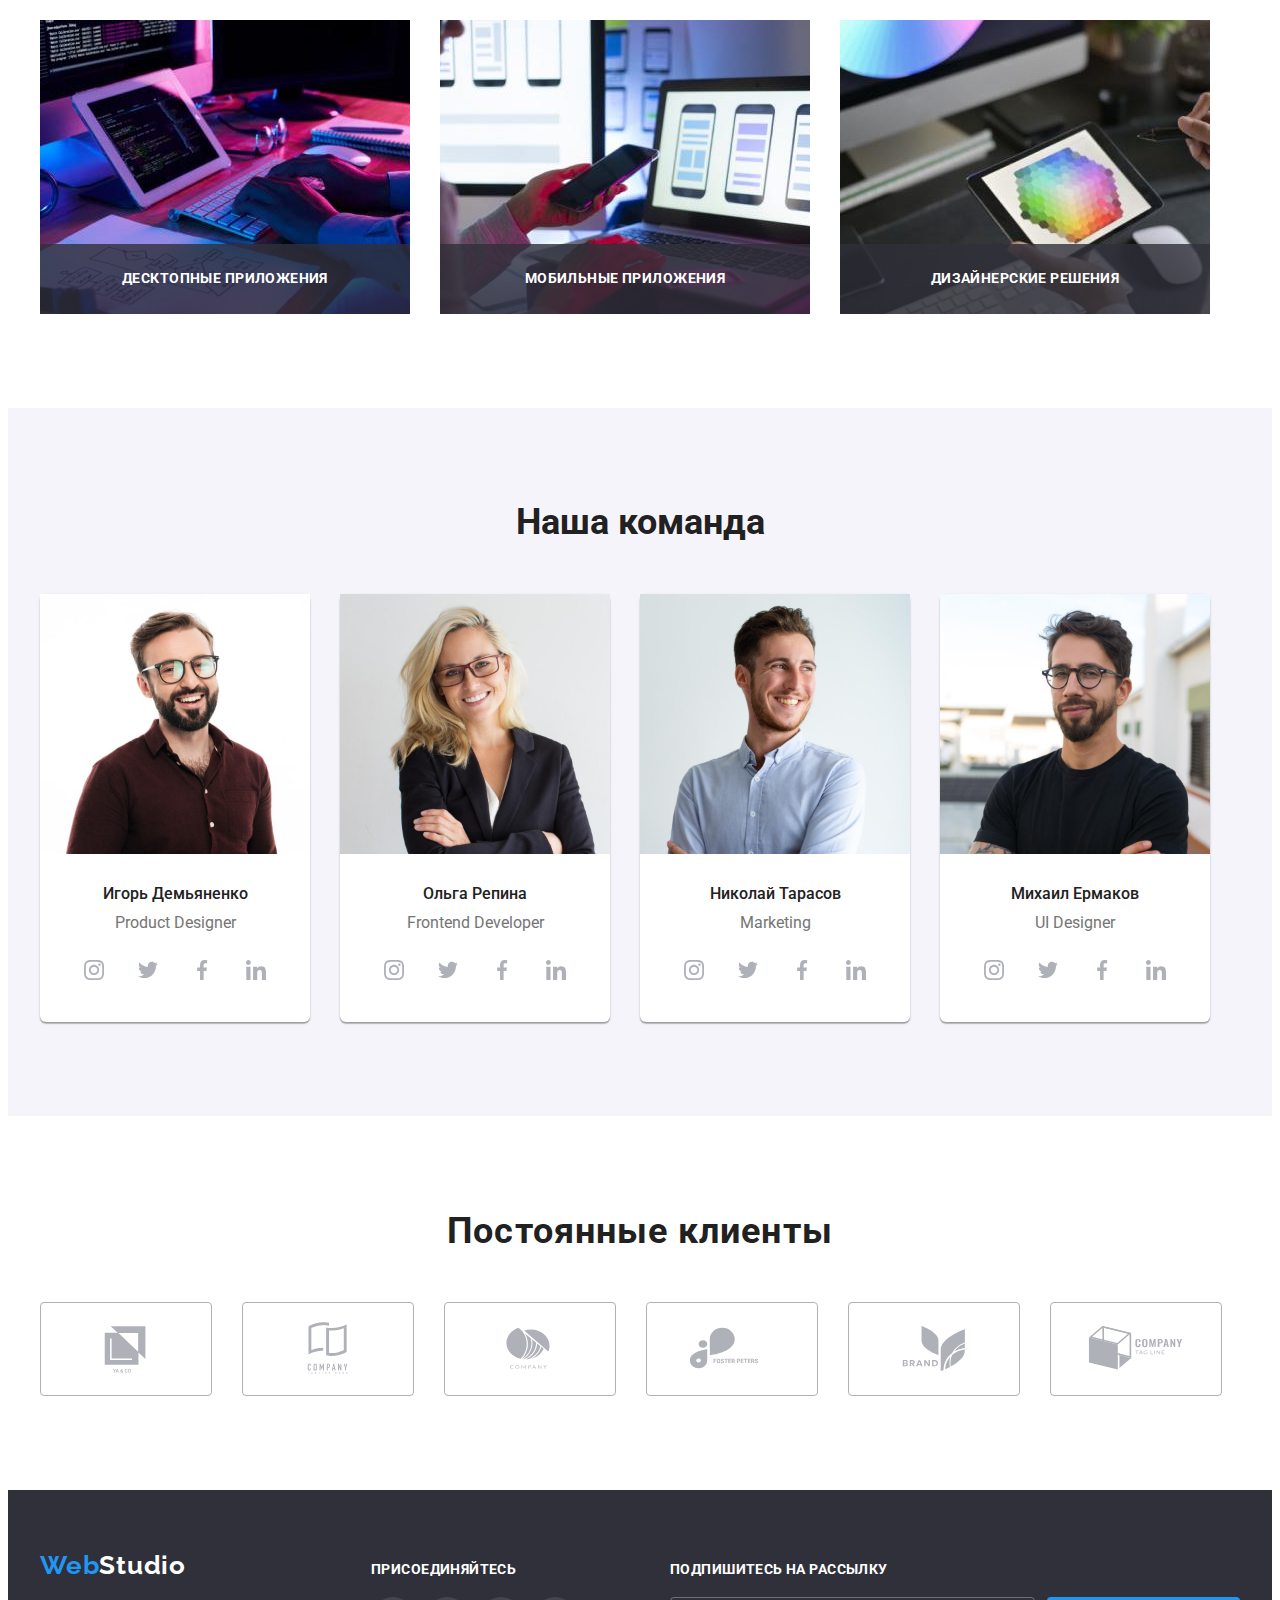
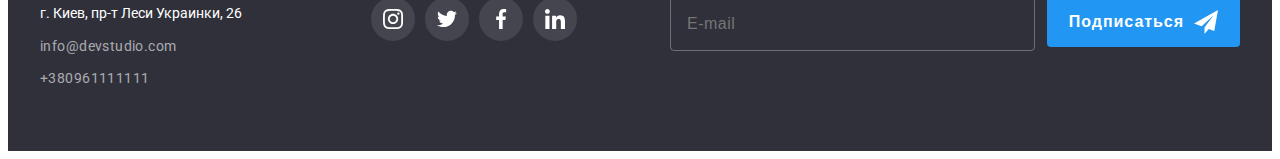
==== commit 973f33f1: "Доработка секции Ризонс" ====
--- a/index.html
+++ b/index.html
@@ -29,7 +29,7 @@
                     <a href="/" class="logo">Web<span class="logo__dark">Studio</span></a>
 
                     <ul class="site-nav">
-                        <li class="site-nav__item"><a class="site-nav__link current" href="./index.html">Студия</a></li>
+                        <li class="site-nav__item"><a class="site-nav__link site-nav__link--current" href="./index.html">Студия</a></li>
                         <li class="site-nav__item"><a class="site-nav__link" href="./portfolio.html">Портфолио</a></li>
                         <li class="site-nav__item"><a class="site-nav__link" href="#contacts">Контакты</a></li>
                     </ul>
@@ -50,7 +50,7 @@
         <!-- HERO SECTION -->
 
         <main>
-            <section class="hero overlay">
+            <section class="hero">
                 <div class="container">
                     <h1 class="hero__title">Эффективные решения <br>для вашего бизнеса</h1>
                     <button class="hero__button" type="button" data-modal-open>Заказать услугу</button>
@@ -59,10 +59,10 @@
 
         <!-- REASONS SECTION -->   
 
-            <section class="reasons">
+            <section class="section">
                 <div class="container">
                     <h2 class="visually-hidden">Наши достоинства</h2>
-                    <ul class="reasons__list">
+                    <ul class="reasons">
                         <li class="reasons__item">
                             <div class="reasons__box">
                             <svg class="reasons__icon">
--- a/css/main.css
+++ b/css/main.css
@@ -301,6 +301,9 @@
   border-bottom-width: 1px;
   border-bottom-style: solid;
   color: #e9e7e7;
+  border-bottom-width: 1px;
+  border-bottom-style: solid;
+  color: #e9e7e7;
 }
 
 .header__container {
@@ -358,12 +361,12 @@
   color: var(--accent-color);
 }
 
-.current {
+.site-nav__link--current {
   color: var(--accent-color);
   opacity: 1;
 }
 
-.site-nav__link.current::after {
+.site-nav__link.site-nav__link--current::after {
   content: "";
   display: block;
   width: 100%;
@@ -411,22 +414,12 @@
   color: var(--accent-color);
 }
 
-/*------------- Portfolio ---------------*/
-.header__border {
-  border-bottom-width: 1px;
-  border-bottom-style: solid;
-  color: #e9e7e7;
-}
-
 .hero {
   background-color: var(--main-background-color);
   text-align: center;
   padding: 200px 0;
   margin-left: auto;
   margin-right: auto;
-}
-
-.overlay {
   background-image: linear-gradient(to right, rgba(47, 48, 58, 0.4), rgba(47, 48, 58, 0.4)), url(../images/hero_background.jpg);
   max-width: 1600px;
   height: 600px;
@@ -468,11 +461,6 @@
 }
 
 .reasons {
-  padding-top: 98px;
-  padding-bottom: 94px;
-}
-
-.reasons__list {
   display: flex;
 }
 
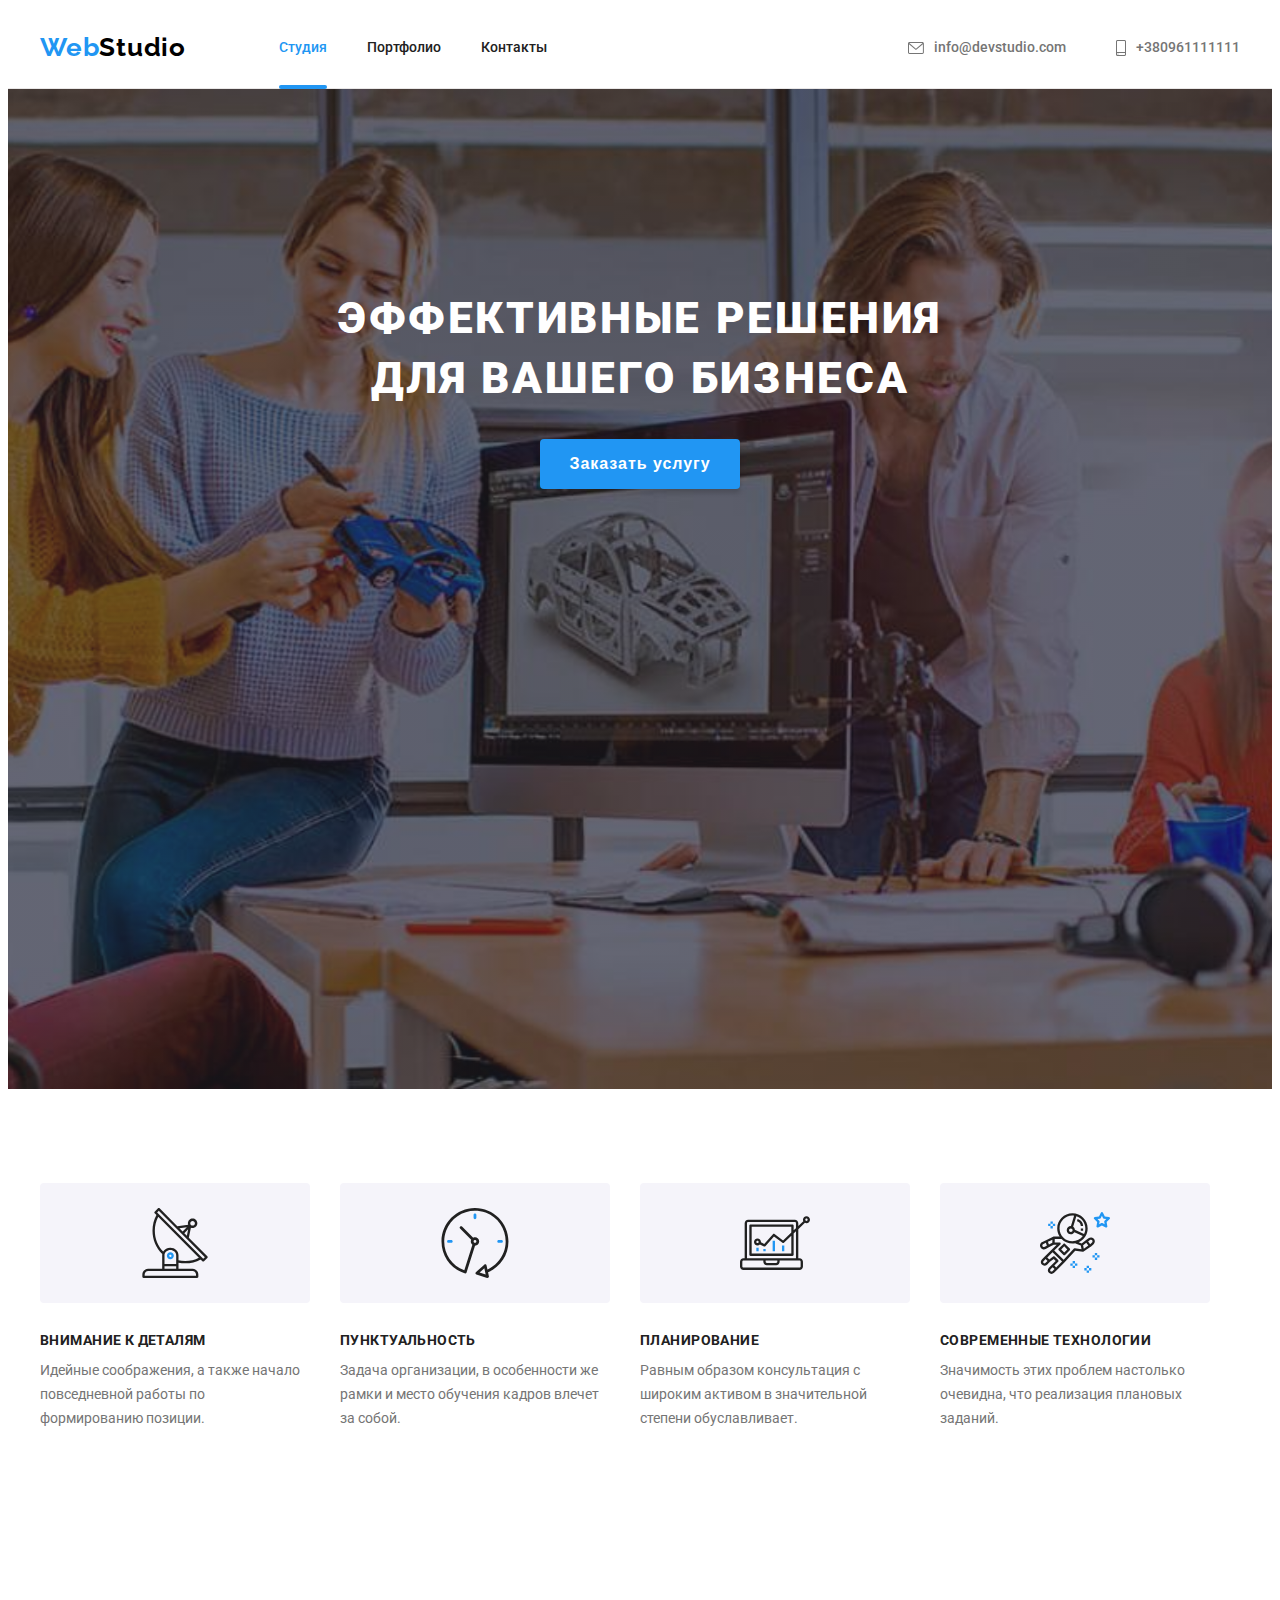
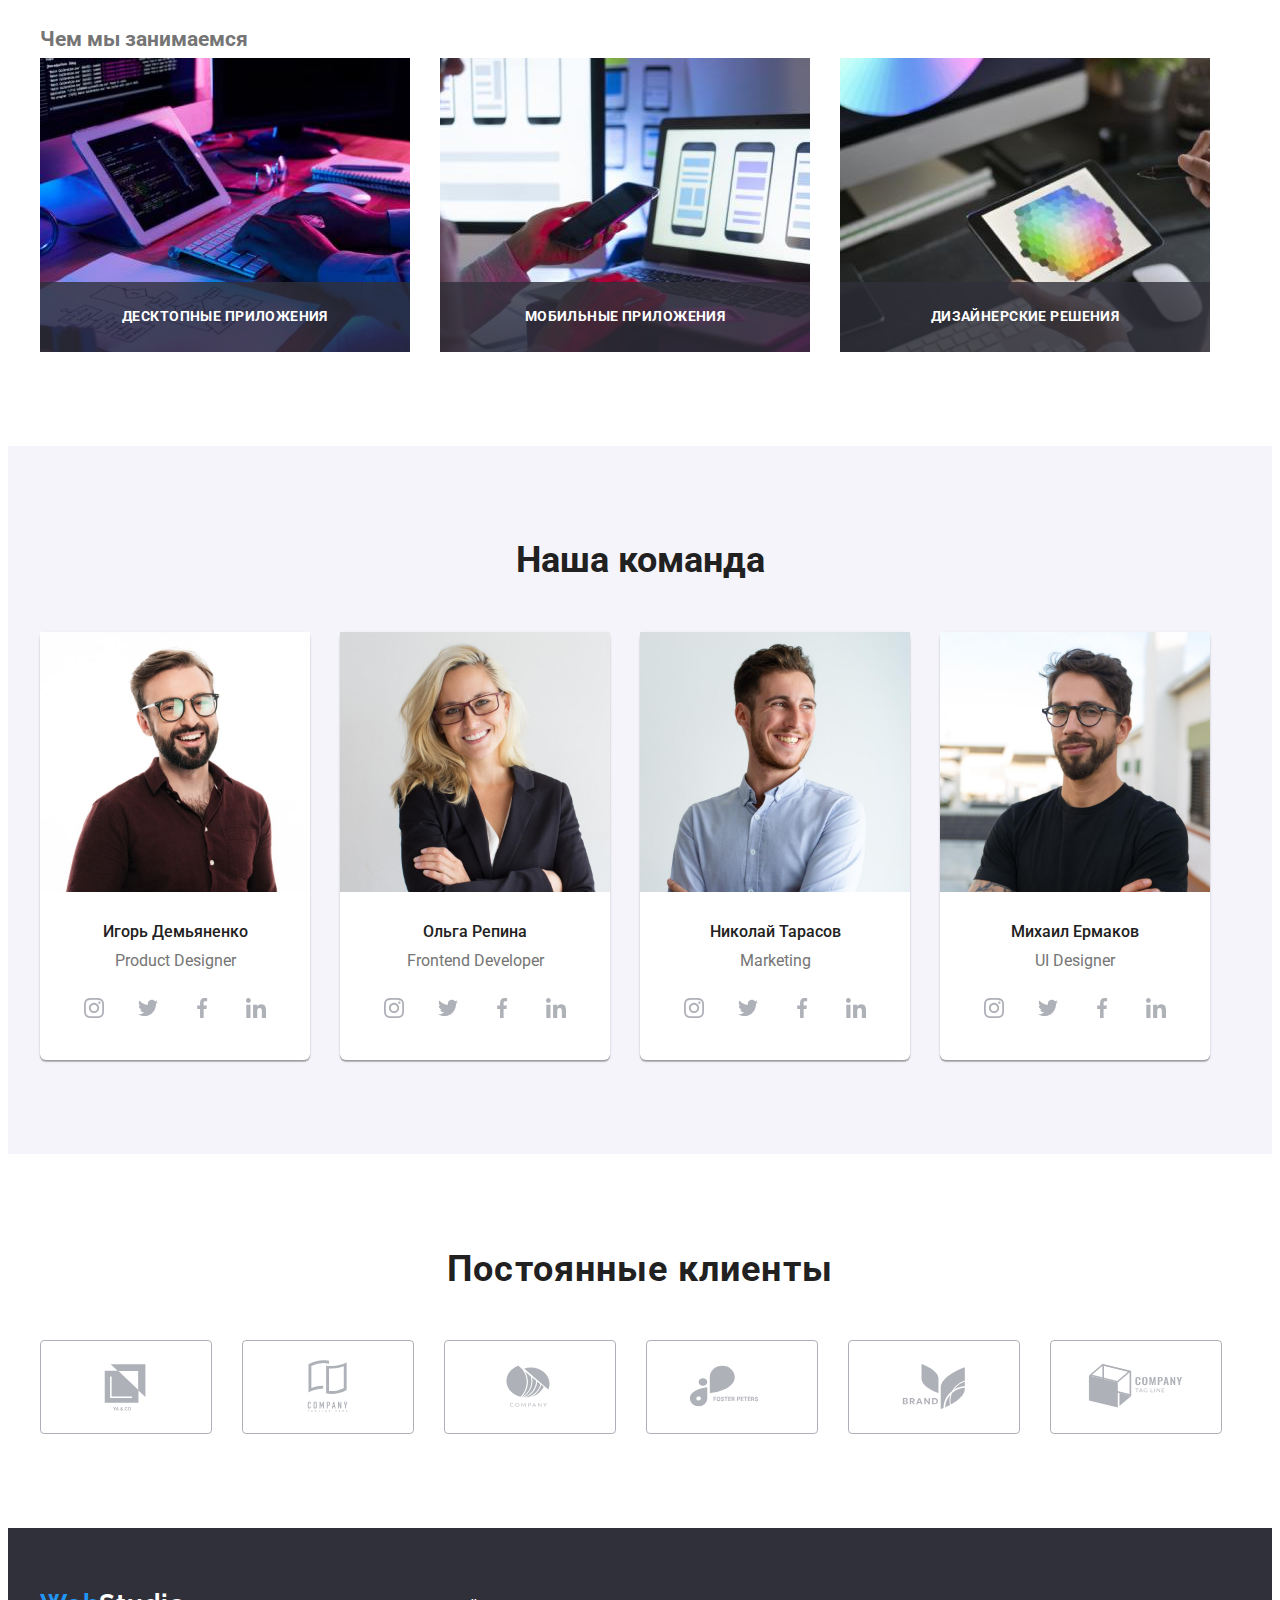
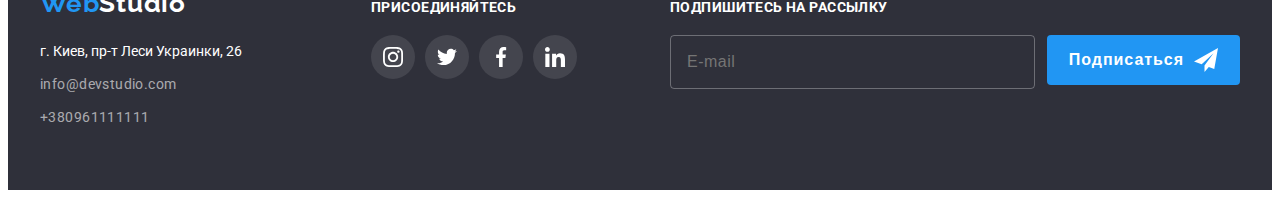
==== commit 3bdbc006: "Работа над секцией СПЕЦИФИК" ====
--- a/index.html
+++ b/index.html
@@ -105,9 +105,9 @@
 
             <!-- SPECIFIC SECTION -->
 
-            <section class="section specific__section">
+            <section class="section section--no-padding-top">
                 <div class="container">
-                    <h2 class="specific__title">Чем мы занимаемся</h2>
+                    <h2 class="section__title">Чем мы занимаемся</h2>
                     <ul class="specific__list">
                         <li class="specific__item">
                             <div class="specific__thumb">
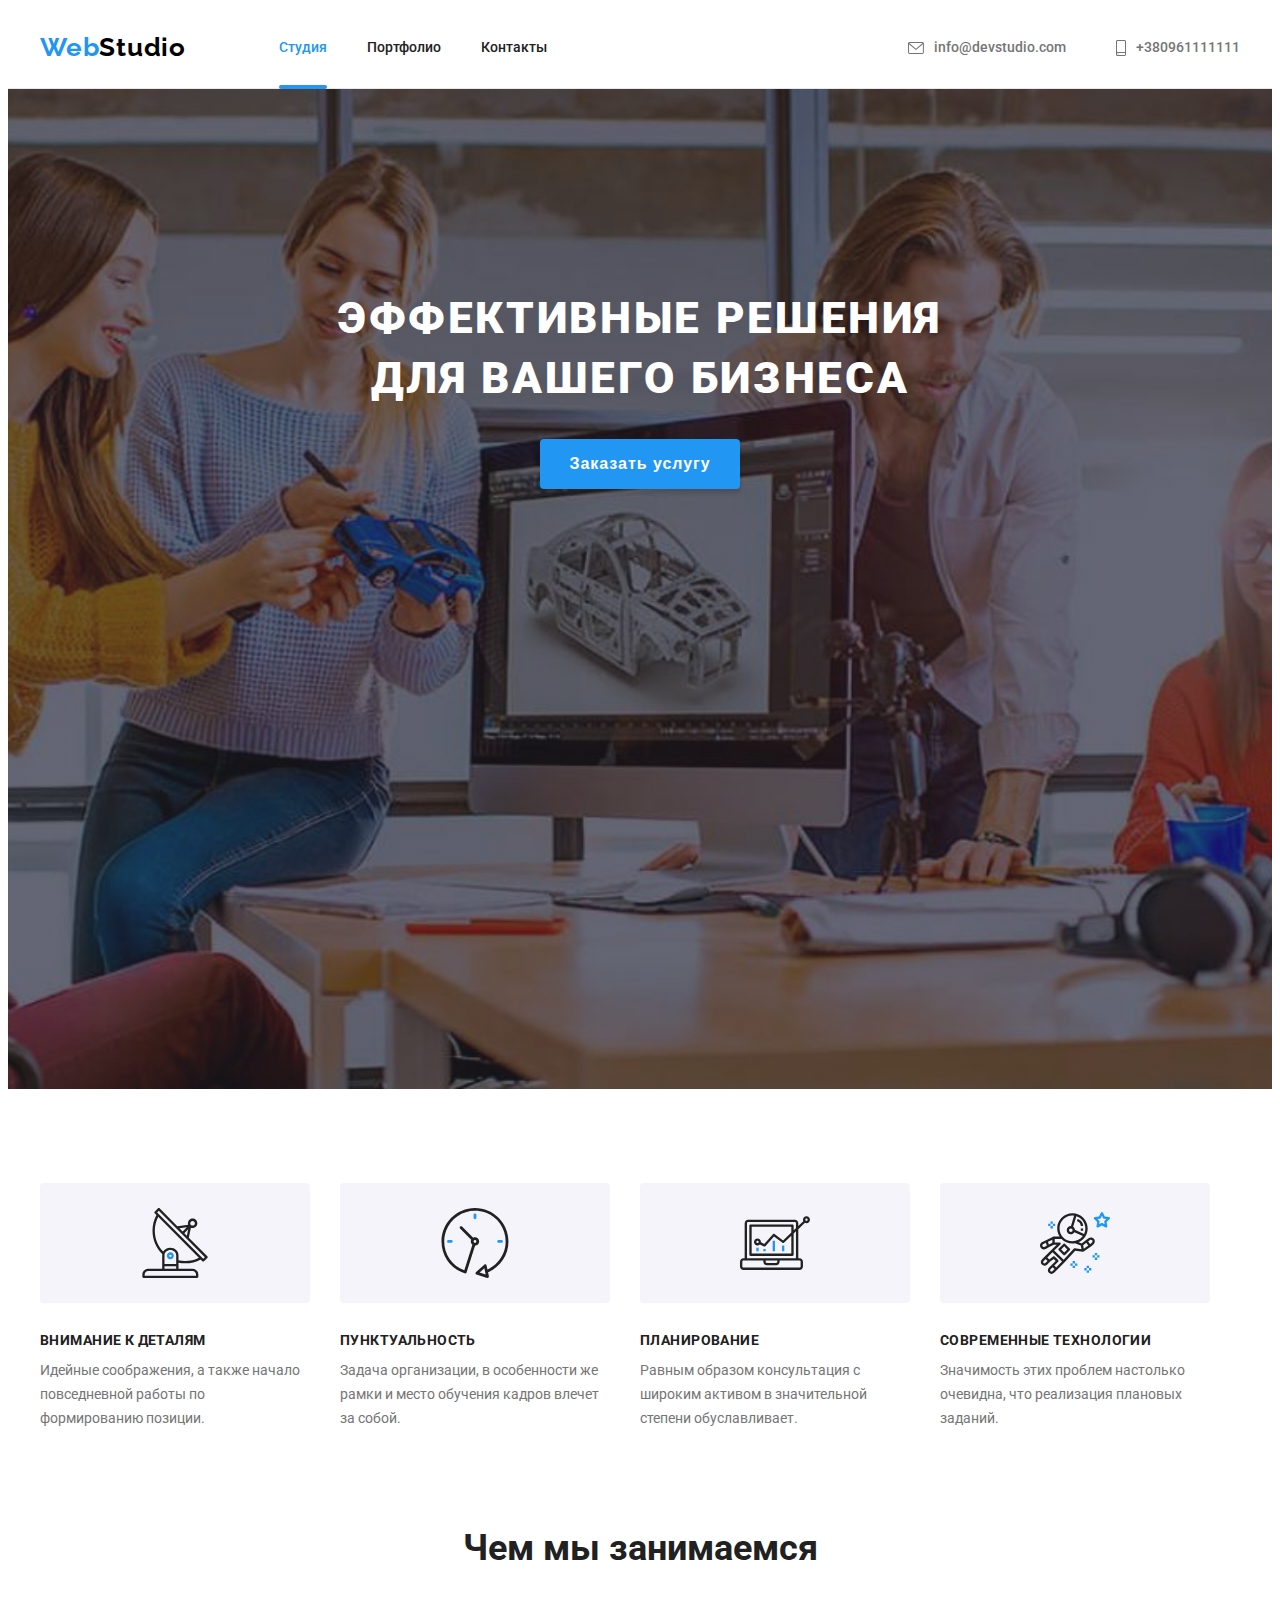
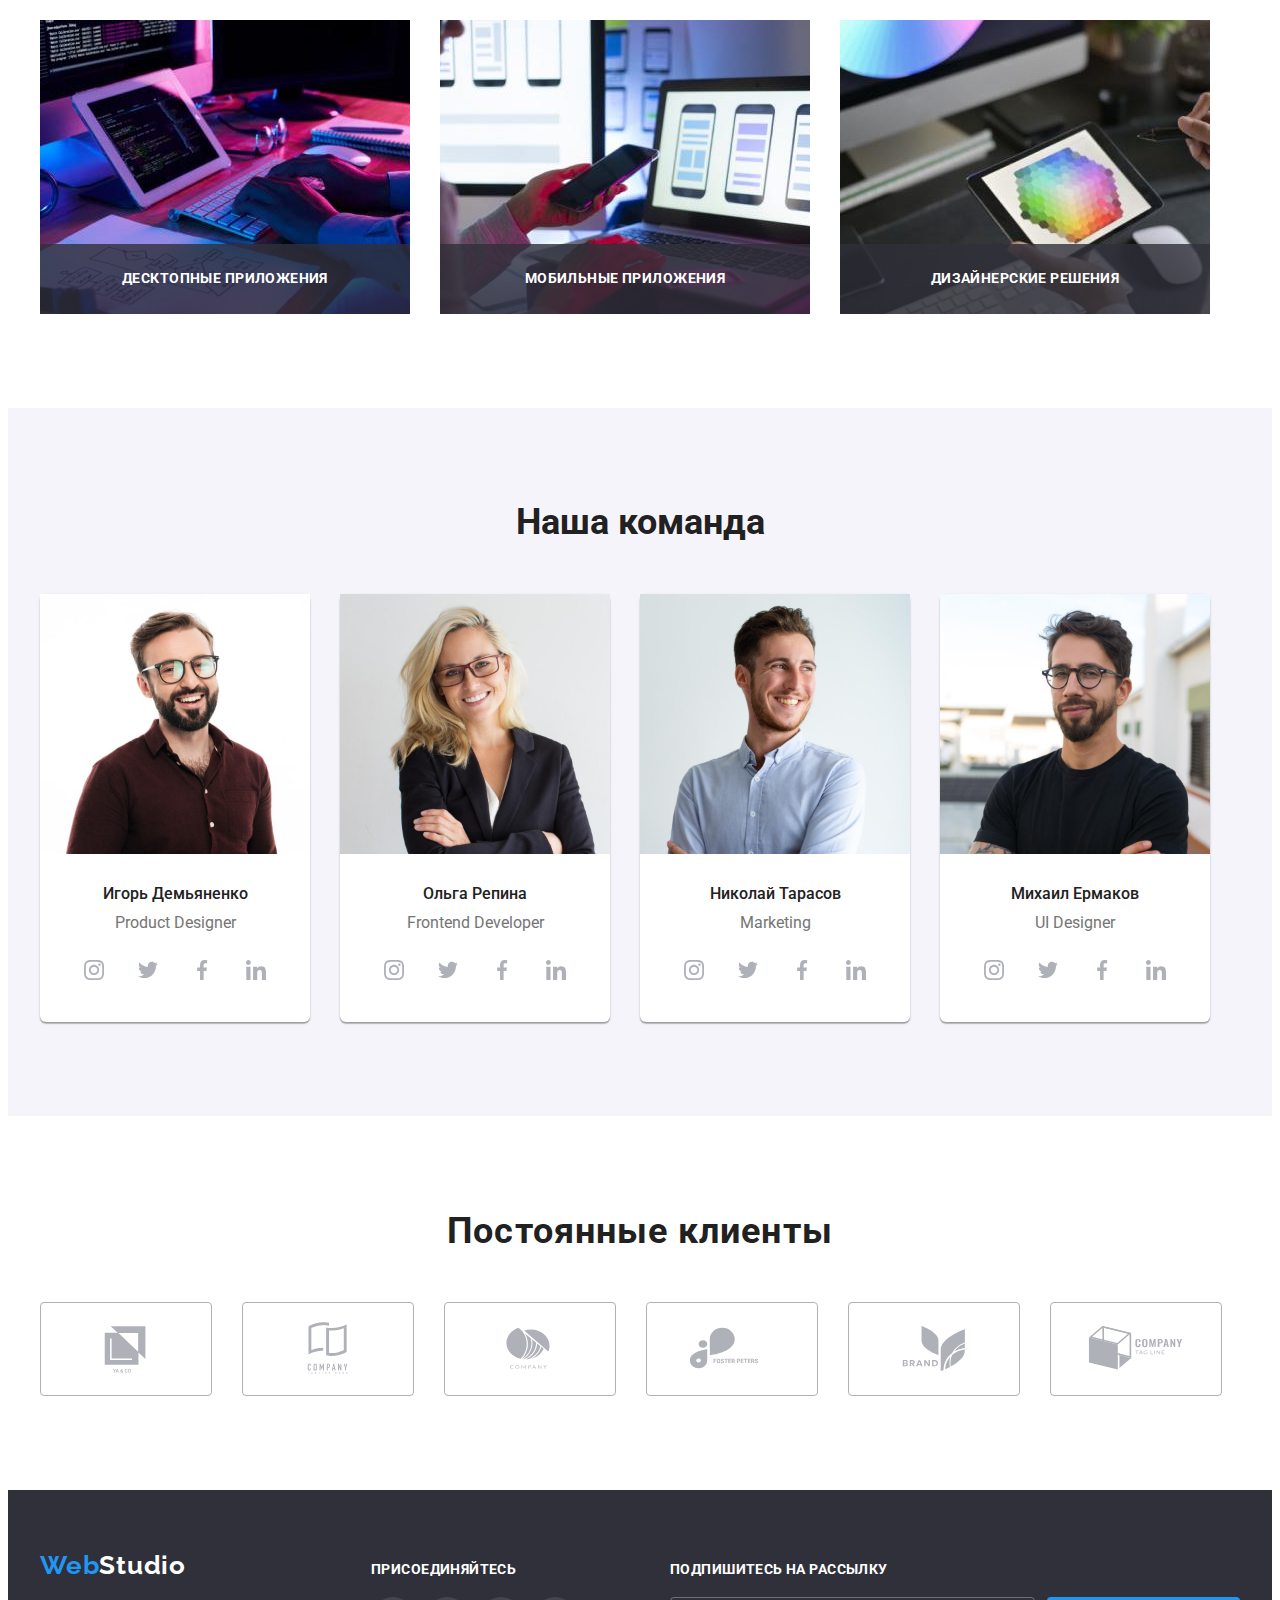
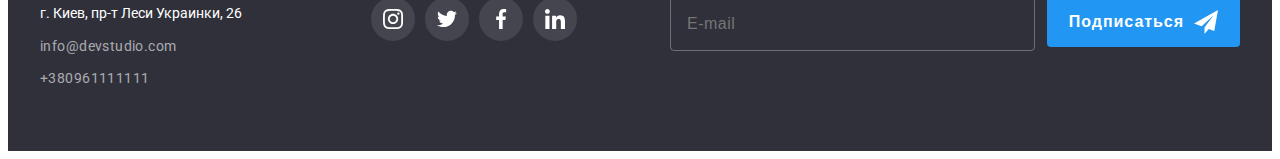
==== commit ac448e67: "Доработка секции СПЕЦИФИК" ====
--- a/index.html
+++ b/index.html
@@ -108,7 +108,7 @@
             <section class="section section--no-padding-top">
                 <div class="container">
                     <h2 class="section__title">Чем мы занимаемся</h2>
-                    <ul class="specific__list">
+                    <ul class="specific">
                         <li class="specific__item">
                             <div class="specific__thumb">
                                 <img src="./images/box1.jpg" width="370" alt="человек печатает на клавиатуре">
--- a/css/main.css
+++ b/css/main.css
@@ -506,11 +506,11 @@
   line-height: 1.71;
 }
 
-.specific__section {
+.section--no-padding-top {
   padding-top: 0px;
 }
 
-.specific__list {
+.specific {
   display: flex;
 }
 
@@ -518,7 +518,7 @@
   margin-right: 30px;
 }
 
-.specific__title {
+.section__title {
   color: var(--second-title-color);
   font-weight: 700;
   font-size: 36px;
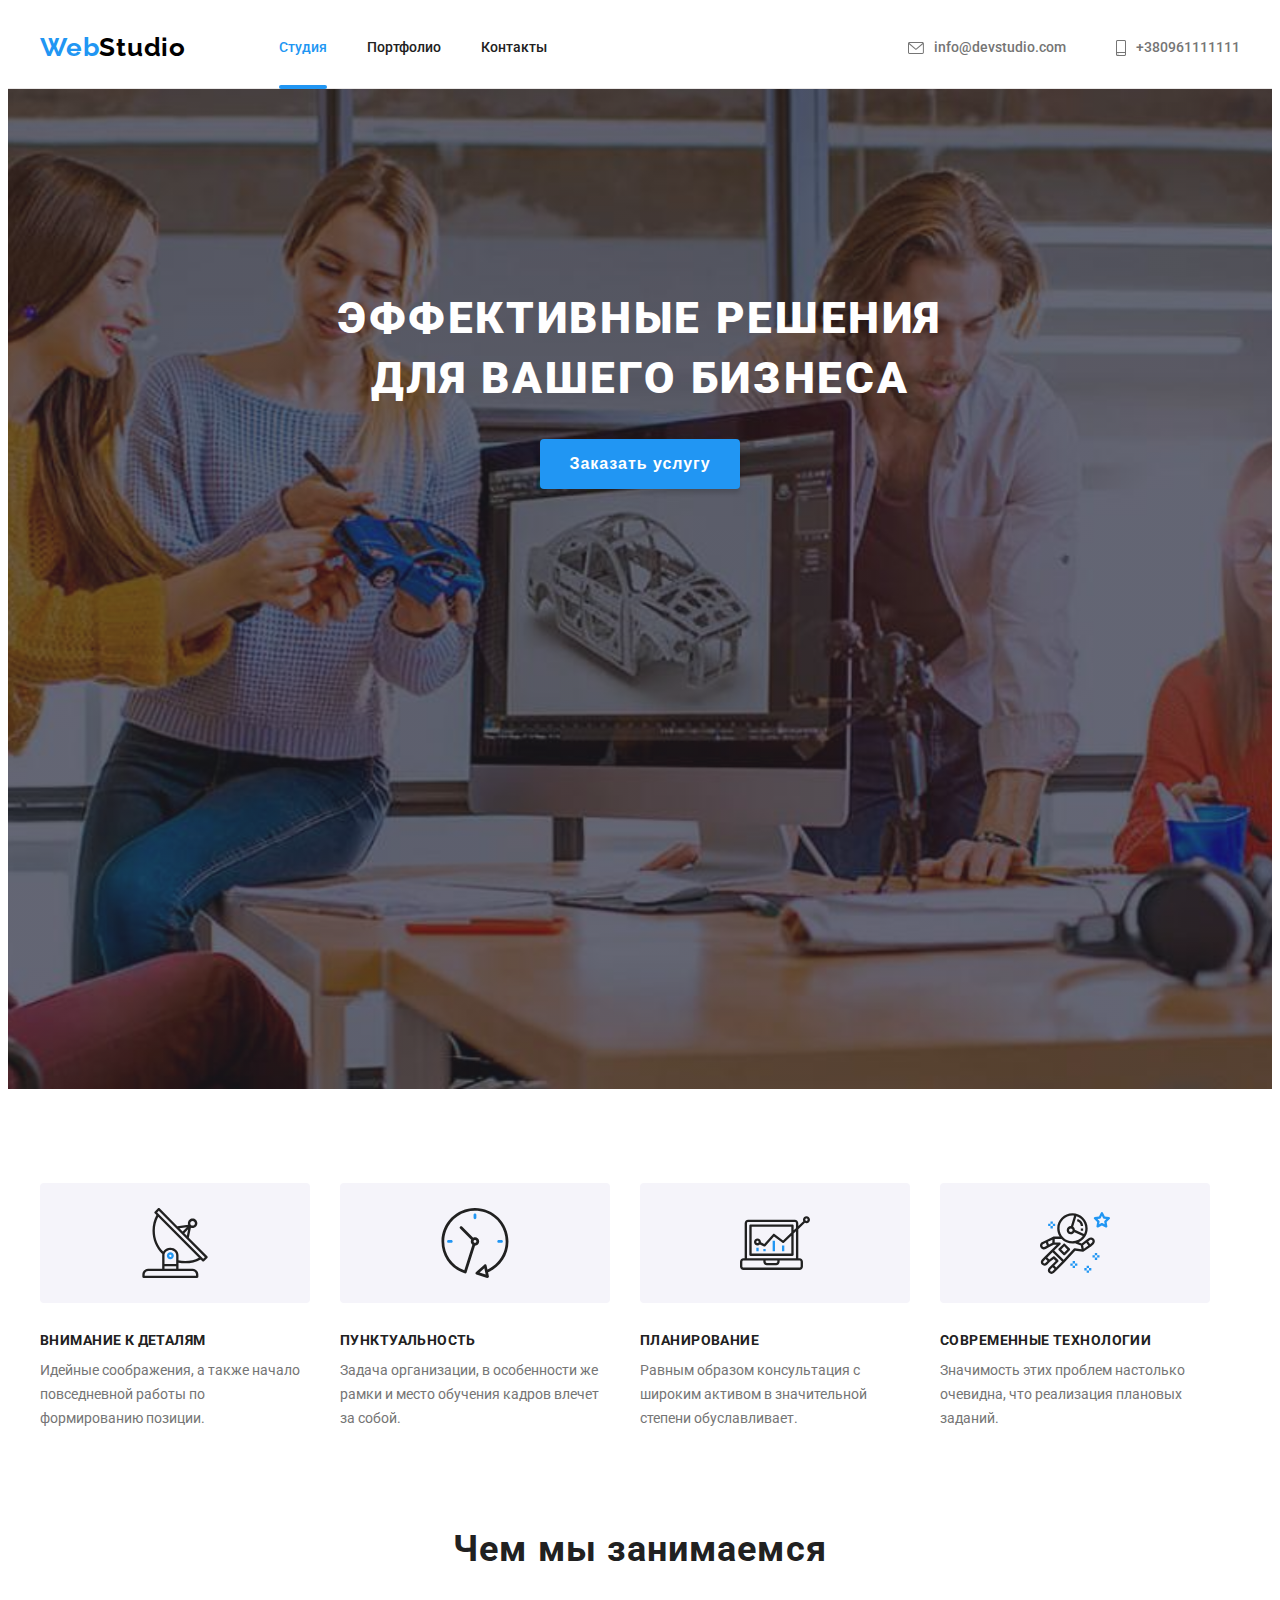
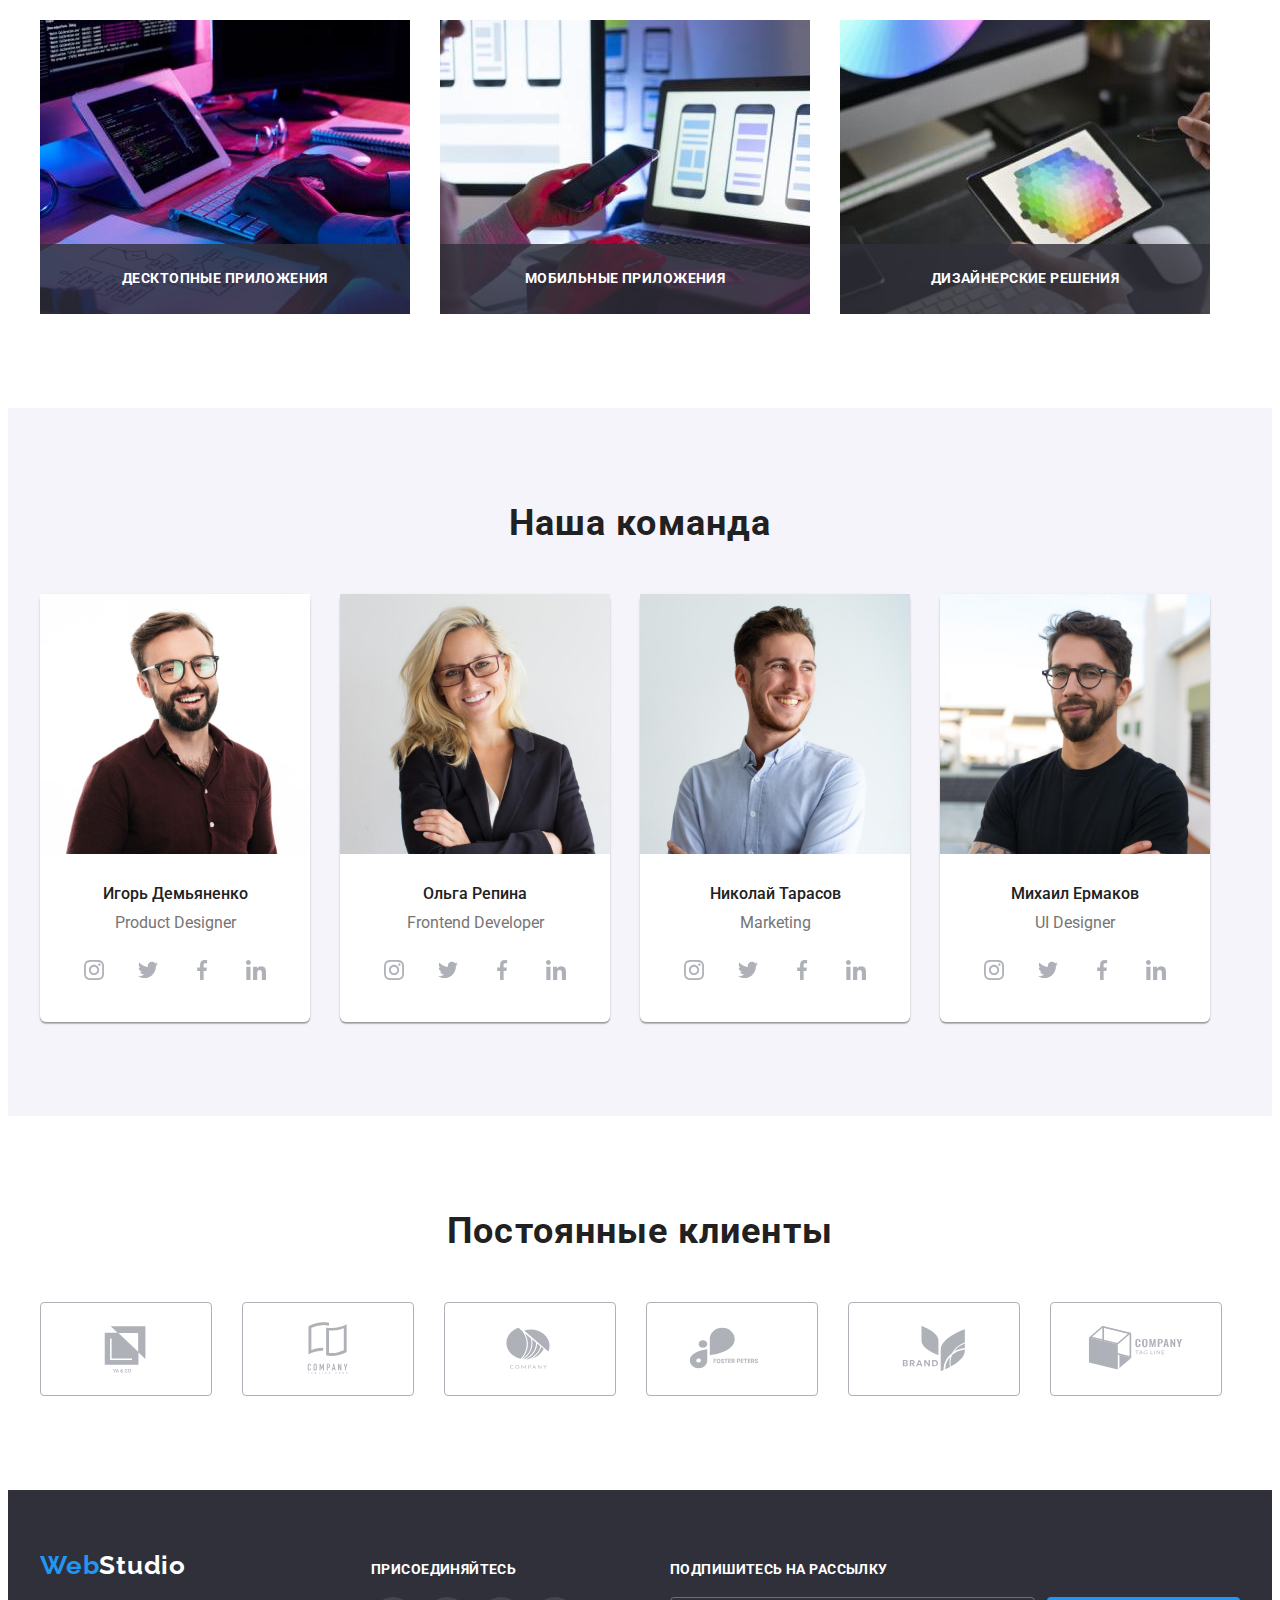
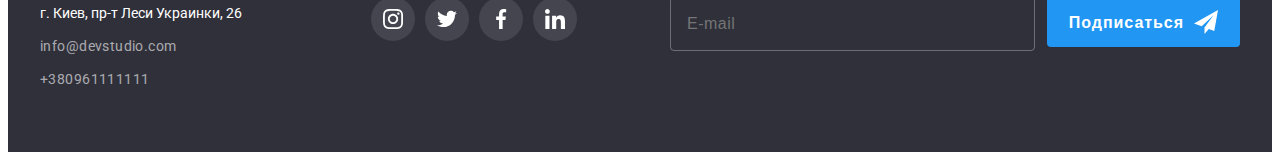
==== commit 93d15572: "Доработка секции Кастомер" ====
--- a/index.html
+++ b/index.html
@@ -139,39 +139,39 @@
             
             <!-- COMAND SECTION -->
 
-            <section class="section command__section">
+            <section class="section section--other-bacground">
                 <div class="container">
-                    <h2 class="command__title">Наша команда</h2>
-                    <ul class="command__list">
+                    <h2 class="section__title">Наша команда</h2>
+                    <ul class="command">
                         <li class="command__item"><img src="./images/img.jpg" width="270" alt="Молодой человек">
                             <div class="command__box">
                                 <h3 class="command__name">Игорь Демьяненко</h3>
                                 <p class="command__text" lang="en">Product Designer</p>
-                                <ul class="command__social-list">
-                                    <li class="command__social-item">
-                                        <a href="" class="command__social-link">
-                                            <svg class="command__social-icon" width="20" height="20">
+                                <ul class="social-list">
+                                    <li class="social-list__item">
+                                        <a href="" class="social-list__link">
+                                            <svg class="social-list__icon" width="20" height="20">
                                             <use href="./images/icons.svg#icon-social-instagram"></use>
                                             </svg>
                                         </a>
                                     </li>
-                                    <li class="command__social-item">
-                                        <a href="" class="command__social-link">
-                                        <svg class="command__social-icon" width="20" height="20">
+                                    <li class="social-list__item">
+                                        <a href="" class="social-list__link">
+                                        <svg class="social-list__icon" width="20" height="20">
                                             <use href="./images/icons.svg#icon-social--twitter"></use>
                                         </svg>
                                         </a>
                                     </li>
-                                    <li class="command__social-item">
-                                        <a href="" class="command__social-link">
-                                            <svg class="command__social-icon" width="20" height="20">
+                                    <li class="social-list__item">
+                                        <a href="" class="social-list__link">
+                                            <svg class="social-list__icon" width="20" height="20">
                                             <use href="./images/icons.svg#icon-social--facebook"></use>
                                             </svg>
                                         </a>
                                     </li>
-                                    <li class="command__social-item">
-                                        <a href="" class="command__social-link">
-                                            <svg class="command__social-icon" width="20" height="20">
+                                    <li class="social-list__item">
+                                        <a href="" class="social-list__link">
+                                            <svg class="social-list__icon" width="20" height="20">
                                             <use href="./images/icons.svg#icon-social--linkedin"></use>
                                             </svg>
                                         </a>
@@ -183,31 +183,31 @@
                             <div class="command__box">
                                 <h3 class="command__name">Ольга Репина</h3>
                                 <p class="command__text" lang="en">Frontend Developer</p>
-                                <ul class="command__social-list">
-                                    <li class="command__social-item">
-                                        <a href="" class="command__social-link">
-                                            <svg class="command__social-icon" width="20" height="20">
+                                <ul class="social-list">
+                                    <li class="social-list__item">
+                                        <a href="" class="social-list__link">
+                                            <svg class="social-list__icon" width="20" height="20">
                                             <use href="./images/icons.svg#icon-social-instagram"></use>
                                             </svg>  
                                         </a>
                                     </li>
-                                    <li class="command__social-item">
-                                        <a href="" class="command__social-link">
-                                            <svg class="command__social-icon" width="20" height="20">
+                                    <li class="social-list__item">
+                                        <a href="" class="social-list__link">
+                                            <svg class="social-list__icon" width="20" height="20">
                                             <use href="./images/icons.svg#icon-social--twitter"></use>
                                             </svg>
                                         </a>
                                     </li>
-                                    <li class="command__social-item">
-                                        <a href="" class="command__social-link">
-                                            <svg class="command__social-icon" width="20" height="20">
+                                    <li class="social-list__item">
+                                        <a href="" class="social-list__link">
+                                            <svg class="social-list__icon" width="20" height="20">
                                             <use href="./images/icons.svg#icon-social--facebook"></use>
                                             </svg>
                                         </a>
                                     </li>
-                                    <li class="command__social-item">
-                                        <a href="" class="command__social-link">
-                                            <svg class="command__social-icon" width="20" height="20">
+                                    <li class="social-list__item">
+                                        <a href="" class="social-list__link">
+                                            <svg class="social-list__icon" width="20" height="20">
                                             <use href="./images/icons.svg#icon-social--linkedin"></use>
                                             </svg>
                                         </a>
@@ -219,31 +219,31 @@
                             <div class="command__box">
                                 <h3 class="command__name">Николай Тарасов</h3>
                                 <p class="command__text" lang="en">Marketing</p>
-                                 <ul class="command__social-list">
-                                    <li class="command__social-item">
-                                        <a href="" class="command__social-link">
-                                        <svg class="command__social-icon" width="20" height="20">
+                                 <ul class="social-list">
+                                    <li class="social-list__item">
+                                        <a href="" class="social-list__link">
+                                        <svg class="social-list__icon" width="20" height="20">
                                         <use href="./images/icons.svg#icon-social-instagram"></use>
                                         </svg>
                                         </a>
                                     </li>
-                                    <li class="command__social-item">
-                                        <a href="" class="command__social-link">
-                                            <svg class="command__social-icon" width="20" height="20">
+                                    <li class="social-list__item">
+                                        <a href="" class="social-list__link">
+                                            <svg class="social-list__icon" width="20" height="20">
                                             <use href="./images/icons.svg#icon-social--twitter"></use>
                                             </svg>
                                         </a>
                                     </li>
-                                    <li class="command__social-item">
-                                        <a href="" class="command__social-link">
-                                            <svg class="command__social-icon" width="20" height="20">
+                                    <li class="social-list__item">
+                                        <a href="" class="social-list__link">
+                                            <svg class="social-list__icon" width="20" height="20">
                                             <use href="./images/icons.svg#icon-social--facebook"></use>
                                             </svg>
                                         </a>
                                     </li>
-                                    <li class="command__social-item">
-                                        <a href="" class="command__social-link">
-                                            <svg class="command__social-icon" width="20" height="20">
+                                    <li class="social-list__item">
+                                        <a href="" class="social-list__link">
+                                            <svg class="social-list__icon" width="20" height="20">
                                             <use href="./images/icons.svg#icon-social--linkedin"></use>
                                             </svg>
                                         </a>
@@ -255,30 +255,30 @@
                             <div class="command__box">
                                 <h3 class="command__name">Михаил Ермаков</h3>
                                 <p class="command__text" lang="en">UI Designer</p>
-                                 <ul class="command__social-list">
-                                    <li class="command__social-item">
-                                        <a href="" class="command__social-link">
-                                            <svg class="command__social-icon" width="20" height="20">
+                                 <ul class="social-list">
+                                    <li class="social-list__item">
+                                        <a href="" class="social-list__link">
+                                            <svg class="social-list__icon" width="20" height="20">
                                             <use href="./images/icons.svg#icon-social-instagram"></use>
                                             </svg>
                                         </a>
                                     </li>
-                                    <li class="command__social-item">
-                                        <a href="" class="command__social-link">
-                                            <svg class="command__social-icon" width="20" height="20">
+                                    <li class="social-list__item">
+                                        <a href="" class="social-list__link">
+                                            <svg class="social-list__icon" width="20" height="20">
                                             <use href="./images/icons.svg#icon-social--twitter"></use>
                                             </svg>
                                         </a>
                                     </li>
-                                    <li class="command__social-item">
-                                        <a href="" class="command__social-link">
-                                            <svg class="command__social-icon" width="20" height="20">
+                                    <li class="social-list__item">
+                                        <a href="" class="social-list__link">
+                                            <svg class="social-list__icon" width="20" height="20">
                                             <use href="./images/icons.svg#icon-social--facebook"></use>
                                             </svg>
                                         </a></li>
-                                    <li class="command__social-item">
-                                        <a href="" class="command__social-link">
-                                            <svg class="command__social-icon" width="20" height="20">
+                                    <li class="social-list__item">
+                                        <a href="" class="social-list__link">
+                                            <svg class="social-list__icon" width="20" height="20">
                                             <use href="./images/icons.svg#icon-social--linkedin"></use>
                                             </svg>
                                         </a>
@@ -293,51 +293,53 @@
             <!-- CUSTOMER SECTION -->
 
             <section class="section">
-                <h2 class="customer__title">Постоянные клиенты</h2>
-                <ul class="customer__list container">
-                    <li class="customer__item">
-                        <a class="customer__link" href="#0" target="_blank" rel="noreferrer noopener">
-                            <svg class="customer__icon">
-                                <use href="./images/icons.svg#icon-customer-1"></use>
-                            </svg>
-                        </a>
-                    </li>
-                    <li class="customer__item">
-                        <a class="customer__link" href="#0" target="_blank" rel="noreferrer noopener">
-                            <svg class="customer__icon">
-                                <use href="./images/icons.svg#icon-customer-2"></use>
-                            </svg>
-                        </a>
-                    </li>
-                    <li class="customer__item">
-                        <a class="customer__link" href="#0" target="_blank" rel="noreferrer noopener">
-                            <svg class="customer__icon">
-                                <use href="./images/icons.svg#icon-customer-3"></use>
-                            </svg>
-                        </a>
-                    </li>
-                    <li class="customer__item">
-                        <a class="customer__link" href="#0" target="_blank" rel="noreferrer noopener">
-                            <svg class="customer__icon">
-                                <use href="./images/icons.svg#icon-customer-4"></use>
-                            </svg>
-                        </a>
-                    </li>
-                    <li class="customer__item">
-                        <a class="customer__link" href="#0" target="_blank" rel="noreferrer noopener">
-                            <svg class="customer__icon">
-                                <use href="./images/icons.svg#icon-customer-5"></use>
-                            </svg>
-                        </a>
-                    </li>
-                    <li class="customer__item">
-                        <a class="customer__link" href="#0" target="_blank" rel="noreferrer noopener">
-                            <svg class="customer__icon">
-                                <use href="./images/icons.svg#icon-customer-6"></use>
-                            </svg>
-                        </a>
-                    </li>
-                </ul>
+                <div class="container">
+                    <h2 class="section__title">Постоянные клиенты</h2>
+                    <ul class="customer">
+                        <li class="customer__item">
+                            <a class="customer__link" href="#0" target="_blank" rel="noreferrer noopener">
+                                <svg class="customer__icon">
+                                    <use href="./images/icons.svg#icon-customer-1"></use>
+                                </svg>
+                            </a>
+                        </li>
+                        <li class="customer__item">
+                            <a class="customer__link" href="#0" target="_blank" rel="noreferrer noopener">
+                                <svg class="customer__icon">
+                                    <use href="./images/icons.svg#icon-customer-2"></use>
+                                </svg>
+                            </a>
+                        </li>
+                        <li class="customer__item">
+                            <a class="customer__link" href="#0" target="_blank" rel="noreferrer noopener">
+                                <svg class="customer__icon">
+                                    <use href="./images/icons.svg#icon-customer-3"></use>
+                                </svg>
+                            </a>
+                        </li>
+                        <li class="customer__item">
+                            <a class="customer__link" href="#0" target="_blank" rel="noreferrer noopener">
+                                <svg class="customer__icon">
+                                    <use href="./images/icons.svg#icon-customer-4"></use>
+                                </svg>
+                            </a>
+                        </li>
+                        <li class="customer__item">
+                            <a class="customer__link" href="#0" target="_blank" rel="noreferrer noopener">
+                                <svg class="customer__icon">
+                                    <use href="./images/icons.svg#icon-customer-5"></use>
+                                </svg>
+                            </a>
+                        </li>
+                        <li class="customer__item">
+                            <a class="customer__link" href="#0" target="_blank" rel="noreferrer noopener">
+                                <svg class="customer__icon">
+                                    <use href="./images/icons.svg#icon-customer-6"></use>
+                                </svg>
+                            </a>
+                        </li>
+                    </ul>
+                </div>
             </section>
         </main>
 
--- a/css/main.css
+++ b/css/main.css
@@ -551,11 +551,11 @@
   text-transform: uppercase;
 }
 
-.command__section {
+.section--other-bacground {
   background-color: var(--main-section-color);
 }
 
-.command__title {
+.section__title {
   margin-bottom: 50px;
   color: var(--second-title-color);
   font-weight: 700;
@@ -564,7 +564,7 @@
   text-align: center;
 }
 
-.command__list {
+.command {
   display: flex;
 }
 
@@ -598,21 +598,21 @@
   margin-bottom: 16px;
 }
 
-.command__social-list {
-  display: flex;
-  justify-content: center;
-}
-
-.command__social-item {
+.social-list {
+  display: flex;
+  justify-content: center;
+}
+
+.social-list__item {
   width: 44px;
   height: 44px;
 }
 
-.command__social-item + .command__social-item {
+.social-list__item + .social-list__item {
   margin-left: 10px;
 }
 
-.command__social-link {
+.social-list__link {
   width: 100%;
   height: 100%;
   background-color: transparent;
@@ -626,16 +626,16 @@
   transition-timing-function: cubic-bezier(0.4, 0, 0.2, 1);
 }
 
-.command__social-link:hover, .command__social-link:focus {
+.social-list__link:hover, .social-list__link:focus {
   background-color: var(--accent-color);
   color: var(--main-title-color);
 }
 
-.command__social-icon {
+.social-list__icon {
   fill: currentColor;
 }
 
-.customer__title {
+.section__title {
   color: var(--second-title-color);
   font-weight: 700;
   font-size: 36px;
@@ -645,7 +645,7 @@
   margin-bottom: 50px;
 }
 
-.customer__list {
+.customer {
   display: flex;
 }
 
